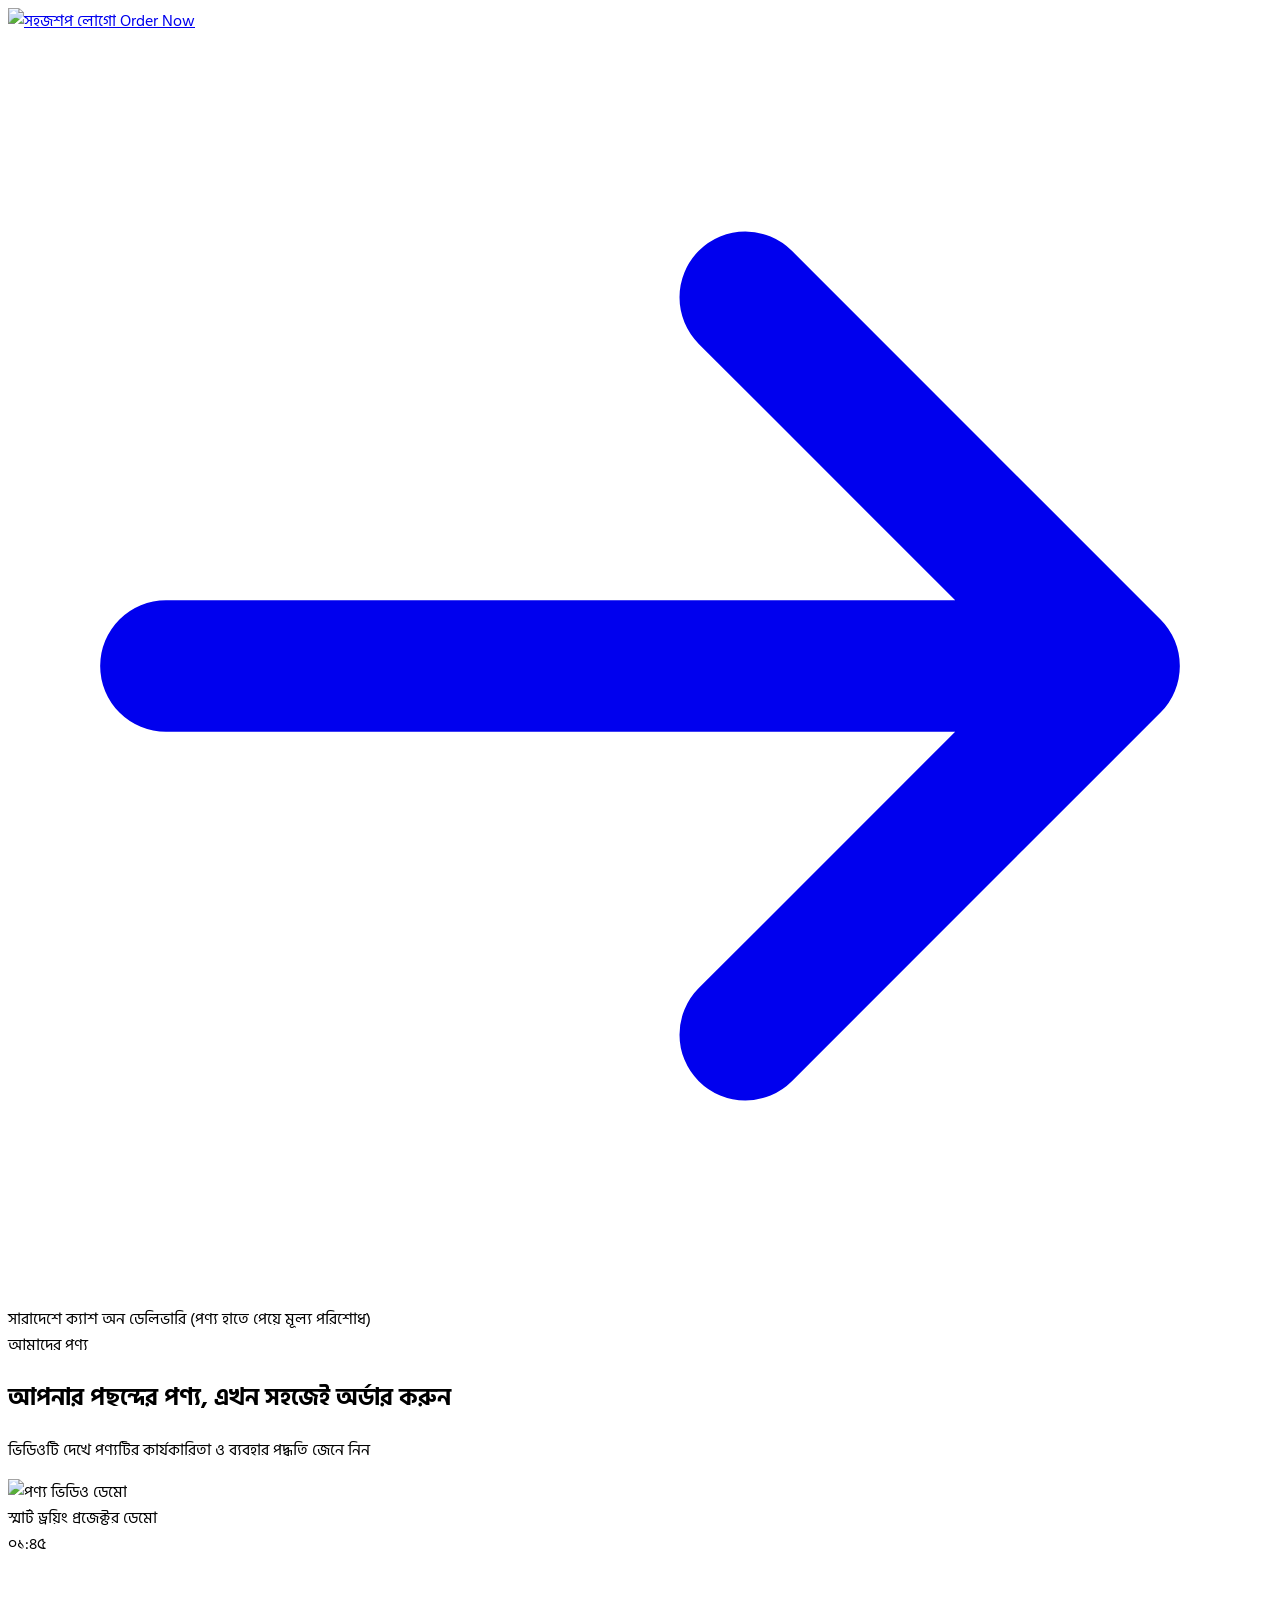
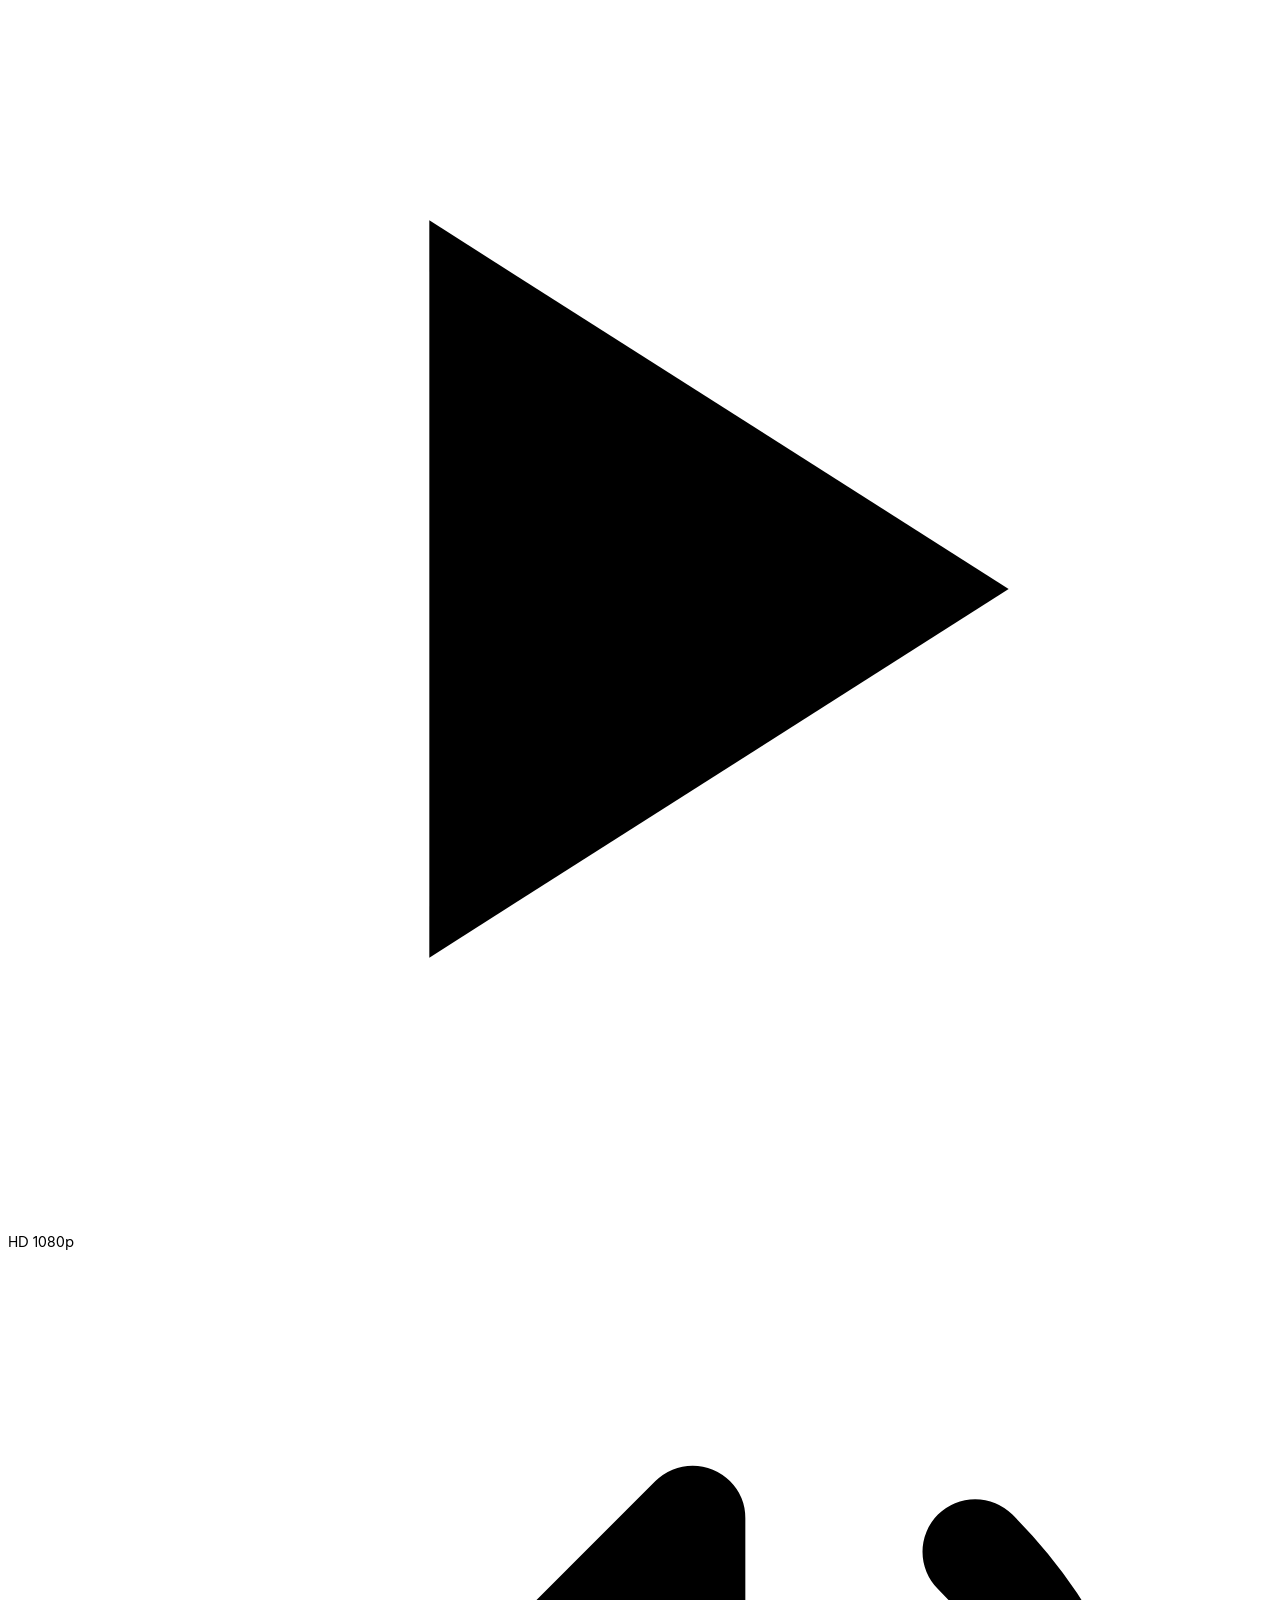
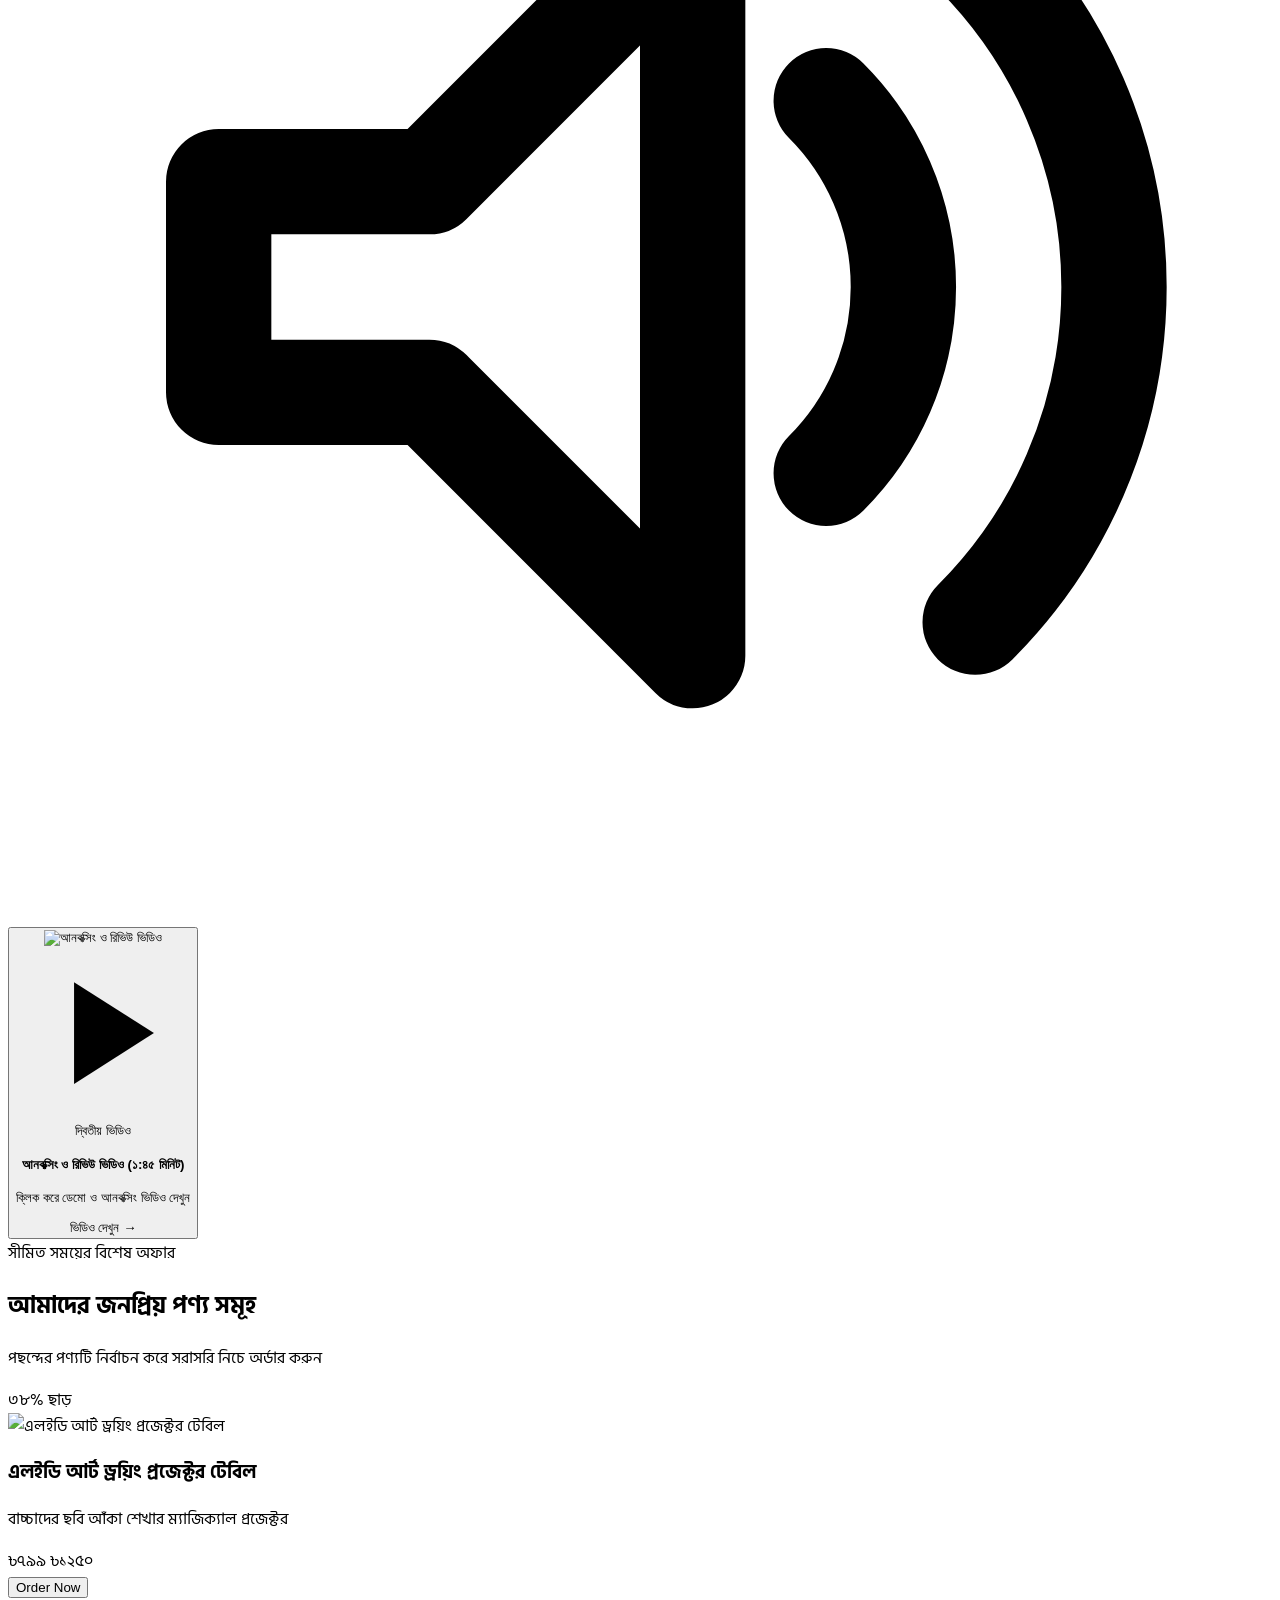
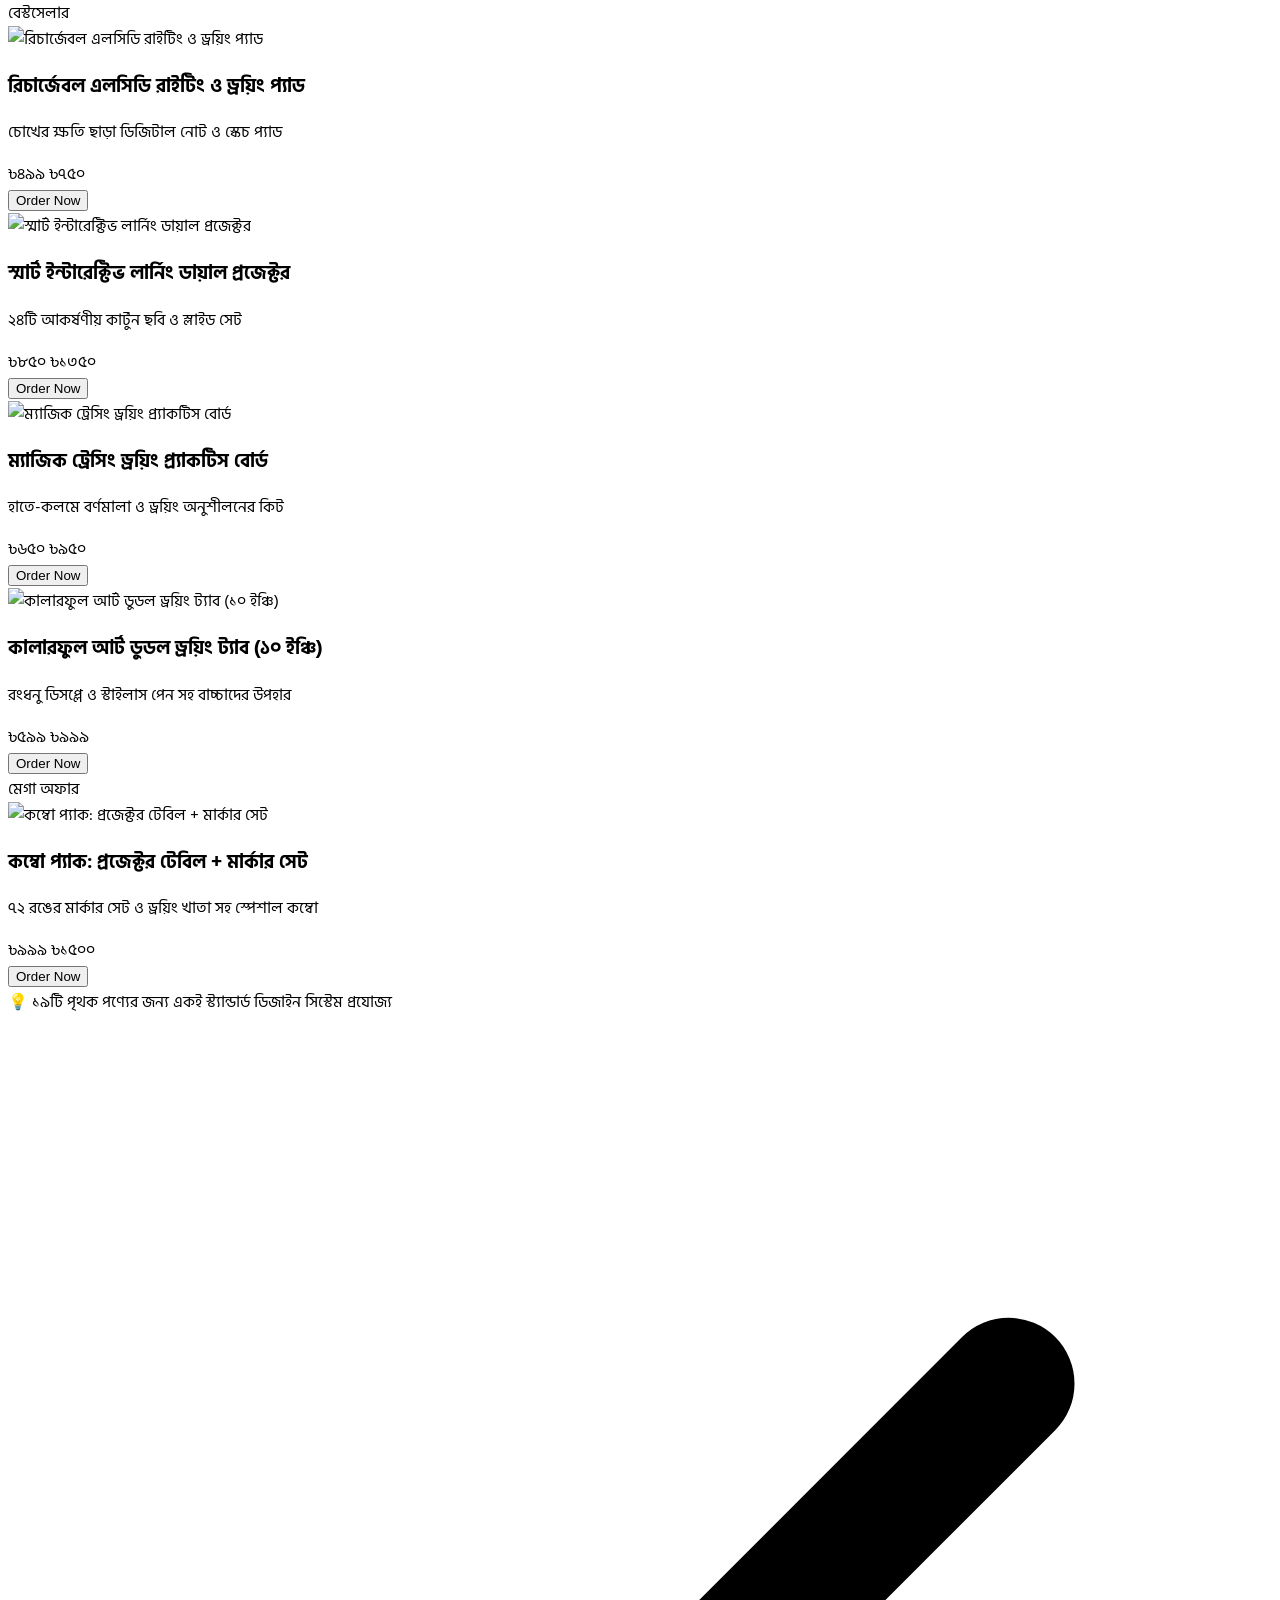
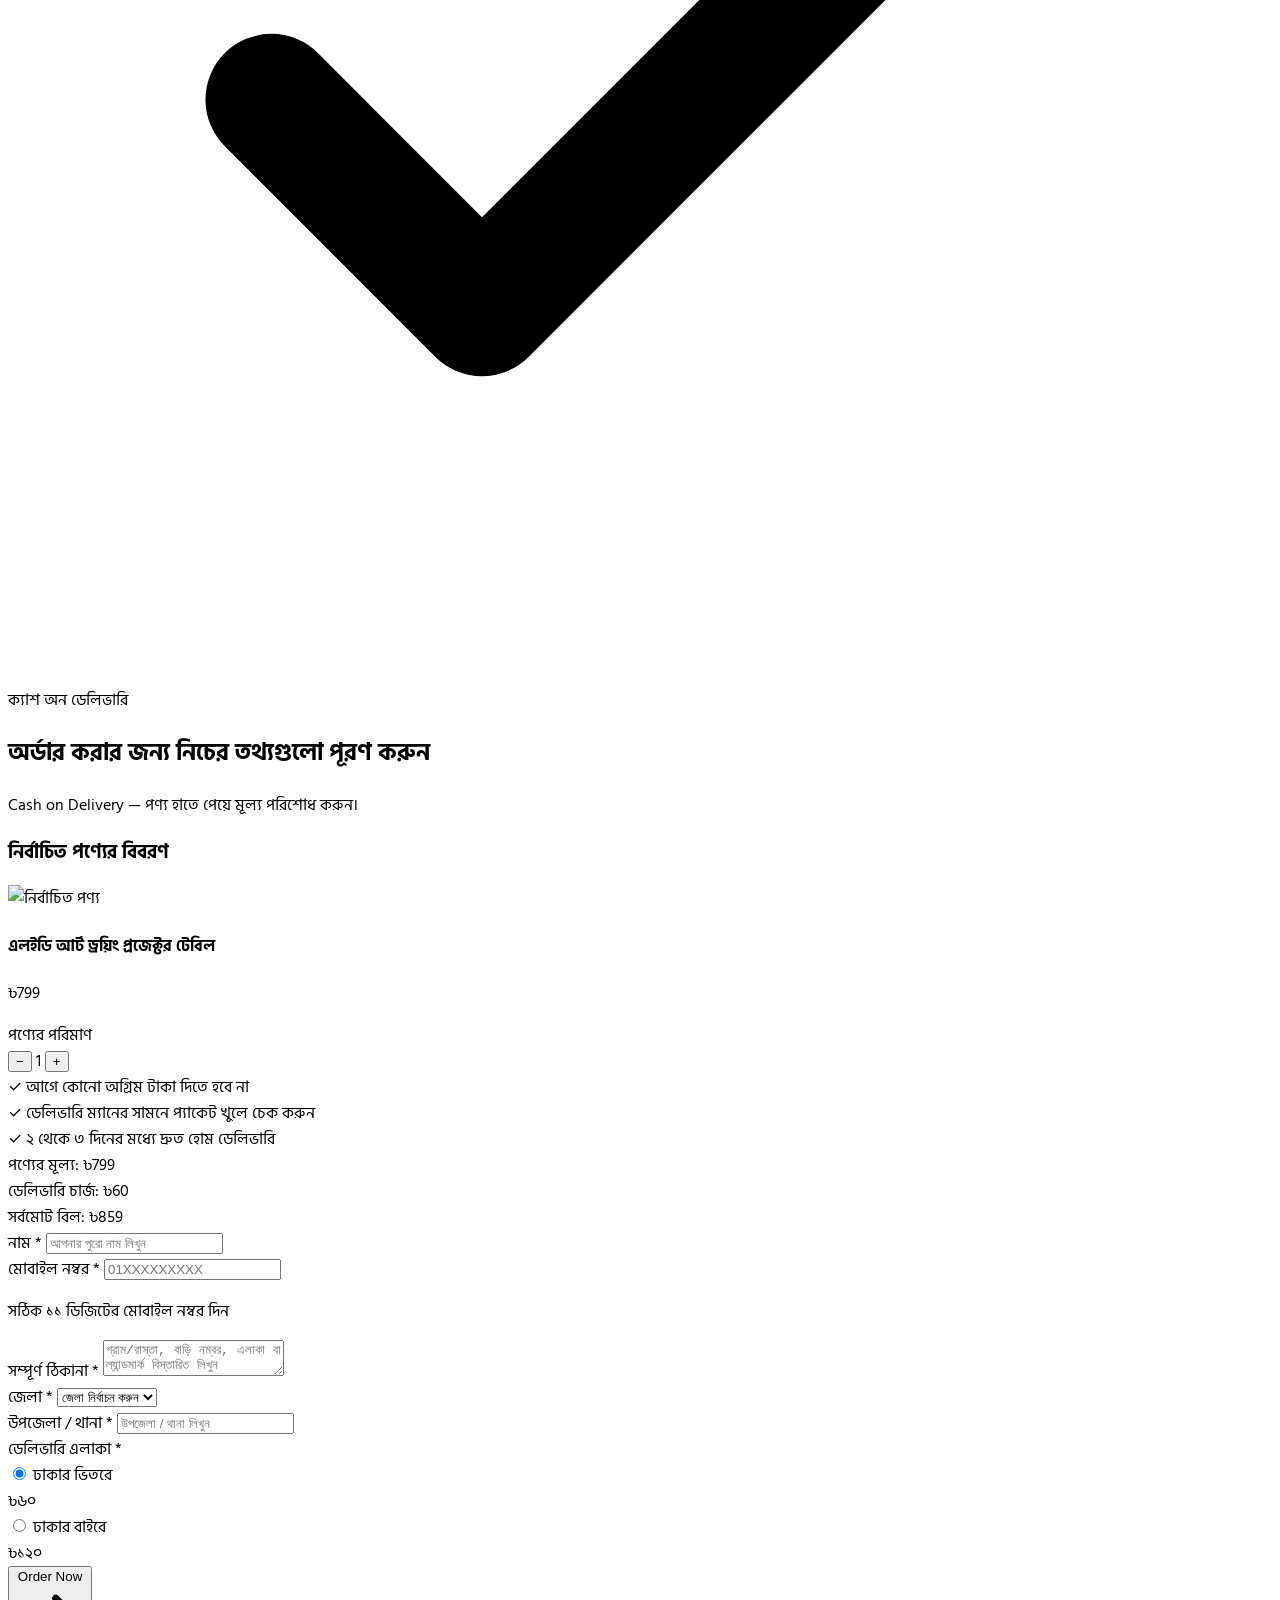
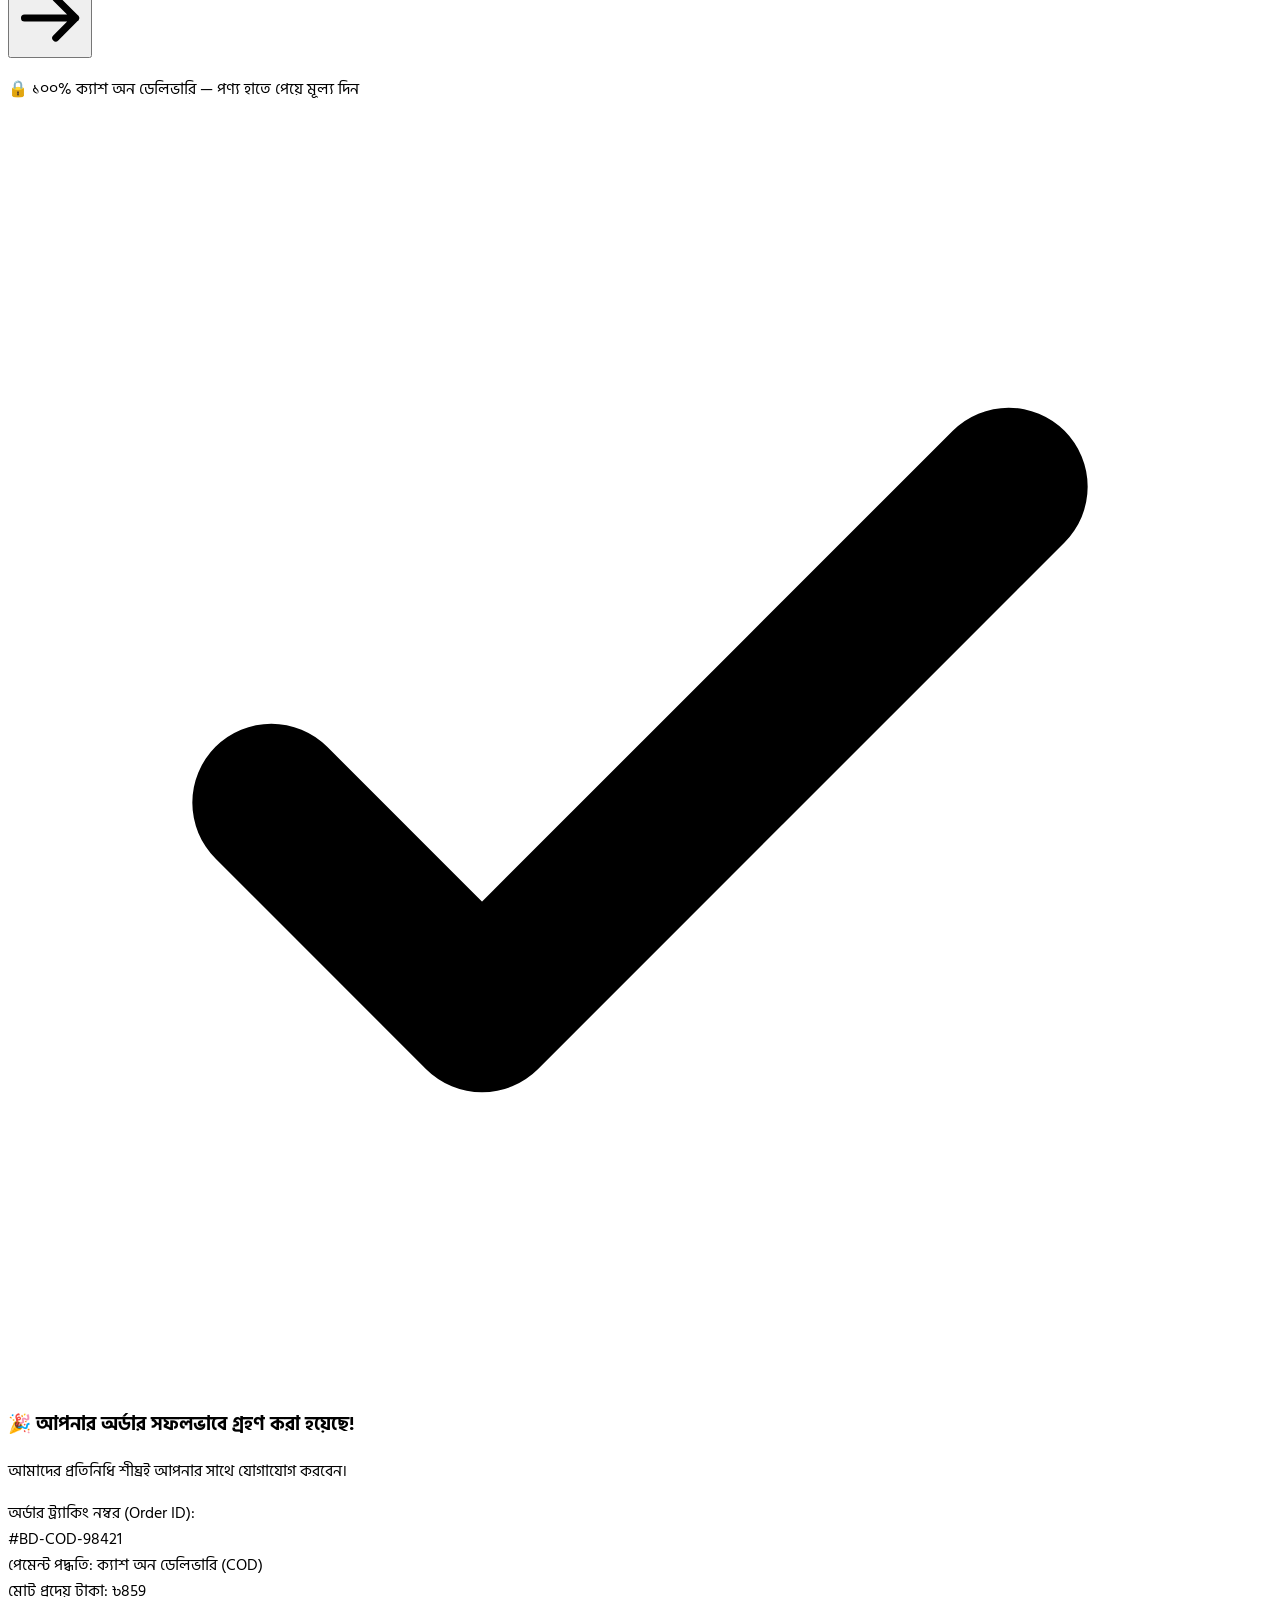
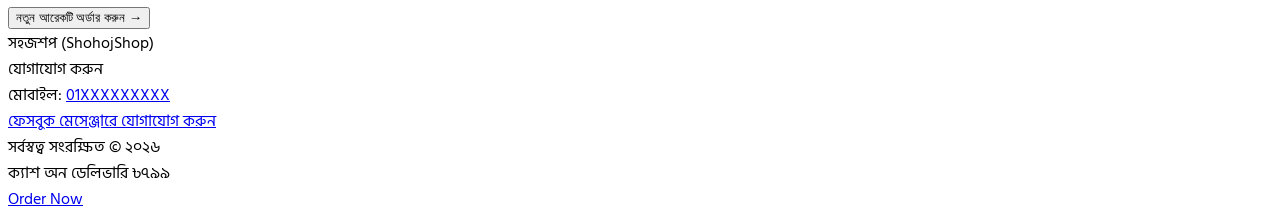
==== index.html @ 9b050860 "V1 baby product landing page Stitch generated" ====
<!DOCTYPE html>

<html lang="bn"><head>
<meta charset="utf-8"/>
<meta content="width=device-width, initial-scale=1.0" name="viewport"/>
<title>সহজশপ - বাচ্চাদের স্মার্ট ড্রয়িং প্রজেক্টর টেবিল | ক্যাশ অন ডেলিভারি</title>
<!-- Google Fonts: Hind Siliguri for authentic Bangla rendering & Inter -->
<link href="https://fonts.googleapis.com" rel="preconnect"/>
<link crossorigin="" href="https://fonts.gstatic.com" rel="preconnect"/>
<link href="https://fonts.googleapis.com/css2?family=Hind+Siliguri:wght@400;500;600;700&amp;family=Inter:wght@400;500;600;700;800&amp;family=Noto+Sans:wght@400;500;600;700;800&amp;display=swap" rel="stylesheet"/>
<!-- Tailwind CSS CDN with forms and container queries -->
<script src="https://cdn.tailwindcss.com?plugins=forms,container-queries"></script>
<script>
    tailwind.config = {
      theme: {
        extend: {
          colors: {
            brand: {
              50: '#fef2f2',
              100: '#fee2e2',
              500: '#ef4444',
              600: '#dc2626',
              700: '#b91c1c',
              primary: '#D9232D',
              dark: '#b3001a'
            }
          },
          fontFamily: {
            bangla: ['"Hind Siliguri"', '"Noto Sans"', 'system-ui', 'sans-serif'],
            sans: ['"Hind Siliguri"', '"Noto Sans"', 'Inter', 'sans-serif'],
            inter: ['Inter', 'sans-serif']
          }
        }
      }
    }
  </script>
<style>
    body {
      font-family: 'Hind Siliguri', 'Noto Sans', 'Inter', sans-serif;
      -webkit-tap-highlight-color: transparent;
    }
    .pulse-btn {
      animation: pulseGlow 2.2s infinite;
    }
    @keyframes pulseGlow {
      0%, 100% { box-shadow: 0 0 0 0 rgba(217, 35, 45, 0.45); }
      50% { box-shadow: 0 0 0 10px rgba(217, 35, 45, 0); }
    }
    html {
      scroll-behavior: smooth;
    }
  </style>
</head>
<body class="bg-slate-50 text-slate-900 antialiased min-h-screen flex flex-col items-center">
<!-- Main Container: Centered responsive column -->
<div class="w-full max-w-3xl min-h-screen bg-white shadow-xl flex flex-col relative border-x border-slate-200">
<!-- ==========================================
         SECTION 1: MINIMAL HEADER (STICKY)
         ========================================== -->
<header class="sticky top-0 z-50 bg-white/95 backdrop-blur border-b border-slate-200 px-4 py-3 flex items-center justify-between shadow-sm">
<!-- Brand Logo on the left -->
<a class="flex items-center gap-2 group" href="#">
<img alt="সহজশপ লোগো" class="h-10 w-auto object-contain" src="https://lh3.googleusercontent.com/aida/[base64]"/>
</a>
<!-- One simple CTA on the right -->
<a class="bg-brand-primary hover:bg-brand-dark text-white text-sm md:text-base font-bold px-5 py-2.5 rounded-full shadow-md hover:shadow-lg transition-all flex items-center gap-1.5 pulse-btn active:scale-95 font-inter" href="#order-section">
<span>Order Now</span>
<svg class="w-4 h-4" fill="none" stroke="currentColor" viewbox="0 0 24 24">
<path d="M14 5l7 7m0 0l-7 7m7-7H3" stroke-linecap="round" stroke-linejoin="round" stroke-width="2.5"></path>
</svg>
</a>
</header>
<!-- Urgency/Trust Banner for Bangladeshi Shoppers -->
<div class="bg-amber-50 border-b border-amber-200 px-3 py-1.5 flex items-center justify-center gap-2 text-xs font-semibold text-amber-900 text-center">
<span class="inline-block w-2 h-2 rounded-full bg-emerald-500 animate-ping"></span>
<span>সারাদেশে ক্যাশ অন ডেলিভারি (পণ্য হাতে পেয়ে মূল্য পরিশোধ)</span>
</div>
<main class="flex-1 w-full">
<!-- ==========================================
           SECTION 2: FEATURED VIDEOS (HERO - STRICTLY 2 VIDEOS)
           ========================================== -->
<section class="p-4 sm:p-6 bg-slate-50 border-b border-slate-200">
<!-- Bangla label & Headline -->
<div class="text-center mb-4">
<span class="inline-block bg-red-100 text-brand-primary text-xs font-bold px-3 py-1 rounded-full uppercase tracking-wider mb-2">
            আমাদের পণ্য
          </span>
<h1 class="text-2xl sm:text-3xl font-extrabold text-slate-900 leading-tight">
            আপনার পছন্দের পণ্য, এখন সহজেই অর্ডার করুন
          </h1>
<p class="text-slate-600 text-sm mt-1">ভিডিওটি দেখে পণ্যটির কার্যকারিতা ও ব্যবহার পদ্ধতি জেনে নিন</p>
</div>
<!-- 1. Primary Featured Video Player -->
<div class="relative rounded-2xl overflow-hidden shadow-lg border-2 border-slate-200 bg-black aspect-video group cursor-pointer" id="featured-video-player" onclick="togglePlayState()">
<!-- Video Poster Image using IMAGE_7 -->
<img alt="পণ্য ভিডিও ডেমো" class="w-full h-full object-cover group-hover:scale-105 transition-transform duration-300" id="main-video-thumbnail" src="https://lh3.googleusercontent.com/aida/[base64]"/>
<!-- Gradient overlay for video look -->
<div class="absolute inset-0 bg-gradient-to-t from-black/60 via-black/10 to-black/30 pointer-events-none"></div>
<!-- Video Duration Badge -->
<div class="absolute top-3 left-3 bg-black/70 backdrop-blur text-white text-xs font-semibold px-2.5 py-1 rounded-md flex items-center gap-1.5">
<span class="w-2 h-2 rounded-full bg-red-500 animate-pulse"></span>
<span id="video-title-pill">স্মার্ট ড্রয়িং প্রজেক্টর ডেমো</span>
</div>
<div class="absolute top-3 right-3 bg-black/70 backdrop-blur text-white text-xs font-mono font-medium px-2 py-0.5 rounded">
            ০১:৪৫
          </div>
<!-- Large Center Play Button -->
<div class="absolute inset-0 flex items-center justify-center transition-opacity duration-200" id="play-button-overlay">
<div class="w-16 h-16 sm:w-20 sm:h-20 rounded-full bg-brand-primary text-white flex items-center justify-center shadow-2xl group-hover:scale-110 transition-transform pulse-btn">
<svg class="w-8 h-8 sm:w-10 sm:h-10 ml-1 text-white fill-current" viewbox="0 0 24 24">
<path d="M8 5v14l11-7z"></path>
</svg>
</div>
</div>
<!-- Bottom Video Controls Simulation -->
<div class="absolute bottom-0 inset-x-0 p-3 flex items-center gap-3 text-white text-xs bg-gradient-to-t from-black/80 to-transparent">
<div class="w-3 h-3 bg-red-500 rounded-full"></div>
<div class="flex-1 h-1.5 bg-white/30 rounded-full overflow-hidden">
<div class="w-1/3 h-full bg-brand-primary rounded-full"></div>
</div>
<span class="text-[11px] text-white/90">HD 1080p</span>
<svg class="w-4 h-4 opacity-80" fill="none" stroke="currentColor" viewbox="0 0 24 24">
<path d="M15.536 8.464a5 5 0 010 7.072M18.364 5.636a9 9 0 010 12.728M4 10h4l5-5v14l-5-5H4z" stroke-linecap="round" stroke-linejoin="round" stroke-width="2"></path>
</svg>
</div>
</div>
<!-- 2. Exactly ONE Secondary Video Card beneath primary player (strictly 2 videos max) -->
<div class="mt-3">
<button class="w-full bg-white border border-slate-200 hover:border-brand-primary p-2.5 rounded-xl shadow-sm transition-all flex items-center gap-3 group text-left" onclick="switchVideoToggle()" type="button">
<div class="relative w-28 sm:w-32 aspect-video rounded-lg overflow-hidden flex-shrink-0 bg-slate-900 border border-slate-100">
<img alt="আনবক্সিং ও রিভিউ ভিডিও" class="w-full h-full object-cover group-hover:scale-105 transition-transform" id="secondary-video-thumb" src="https://lh3.googleusercontent.com/aida/[base64]"/>
<div class="absolute inset-0 bg-black/25 group-hover:bg-black/10 transition-colors"></div>
<div class="absolute inset-0 flex items-center justify-center">
<div class="w-7 h-7 rounded-full bg-brand-primary text-white flex items-center justify-center shadow-md">
<svg class="w-3.5 h-3.5 ml-0.5 fill-current" viewbox="0 0 24 24"><path d="M8 5v14l11-7z"></path></svg>
</div>
</div>
</div>
<div class="flex-1 min-w-0">
<div class="flex items-center gap-1.5 mb-1">
<span class="inline-block w-2 h-2 rounded-full bg-brand-primary"></span>
<span class="text-[11px] font-bold text-brand-primary uppercase">দ্বিতীয় ভিডিও</span>
</div>
<h4 class="text-sm sm:text-base font-bold text-slate-800 group-hover:text-brand-primary transition-colors leading-snug" id="secondary-video-label">
                আনবক্সিং ও রিভিউ ভিডিও (১:৪৫ মিনিট)
              </h4>
<p class="text-xs text-slate-500 mt-0.5">ক্লিক করে ডেমো ও আনবক্সিং ভিডিও দেখুন</p>
</div>
<div class="hidden sm:flex items-center text-xs font-semibold text-brand-primary pr-2">
              ভিডিও দেখুন →
            </div>
</button>
</div>
</section>
<!-- ==========================================
           SECTION 3: PRODUCTS
           ========================================== -->
<section class="p-4 sm:p-6 bg-white border-b border-slate-200">
<div class="text-center mb-6">
<span class="inline-block bg-amber-100 text-amber-800 text-xs font-bold px-3 py-1 rounded-full uppercase tracking-wider mb-2">
            সীমিত সময়ের বিশেষ অফার
          </span>
<h2 class="text-2xl sm:text-3xl font-extrabold text-slate-900">
            আমাদের জনপ্রিয় পণ্য সমূহ
          </h2>
<p class="text-slate-600 text-sm mt-1">পছন্দের পণ্যটি নির্বাচন করে সরাসরি নিচে অর্ডার করুন</p>
</div>
<!-- Product Grid: 6 demo cards representing the 19-product template -->
<div class="grid grid-cols-1 sm:grid-cols-2 lg:grid-cols-3 gap-4">
<!-- Product Card 1 -->
<div class="product-item-card border-2 border-brand-primary rounded-2xl p-4 bg-white shadow-sm hover:shadow-md transition-all flex flex-col justify-between relative ring-2 ring-brand-primary/10">
<span class="absolute top-3 right-3 bg-red-600 text-white text-[11px] font-bold px-2 py-0.5 rounded-full">
              ৩৮% ছাড়
            </span>
<div>
<div class="aspect-square w-full rounded-xl overflow-hidden bg-slate-100 mb-3 border border-slate-100">
<img alt="এলইডি আর্ট ড্রয়িং প্রজেক্টর টেবিল" class="w-full h-full object-cover" src="https://lh3.googleusercontent.com/aida/[base64]"/>
</div>
<h3 class="font-bold text-base sm:text-lg text-slate-900 leading-snug">
                এলইডি আর্ট ড্রয়িং প্রজেক্টর টেবিল
              </h3>
<p class="text-slate-500 text-xs mt-1 leading-relaxed">
                বাচ্চাদের ছবি আঁকা শেখার ম্যাজিক্যাল প্রজেক্টর
              </p>
</div>
<div class="mt-4 pt-3 border-t border-slate-100 flex items-center justify-between">
<div>
<span class="text-xl font-extrabold text-brand-primary font-mono">৳৭৯৯</span>
<span class="text-xs text-slate-400 line-through ml-1.5 font-mono">৳১২৫০</span>
</div>
<button class="bg-brand-primary hover:bg-brand-dark active:scale-95 text-white font-bold text-sm px-4 py-2 rounded-xl transition-colors shadow-sm font-inter" onclick="selectProduct('এলইডি আর্ট ড্রয়িং প্রজেক্টর টেবিল', 799, 'https://lh3.googleusercontent.com/aida/[base64]')">
                Order Now
              </button>
</div>
</div>
<!-- Product Card 2 -->
<div class="product-item-card border border-slate-200 rounded-2xl p-4 bg-white shadow-sm hover:border-brand-primary hover:shadow-md transition-all flex flex-col justify-between relative">
<span class="absolute top-3 right-3 bg-emerald-600 text-white text-[11px] font-bold px-2 py-0.5 rounded-full">
              বেস্টসেলার
            </span>
<div>
<div class="aspect-square w-full rounded-xl overflow-hidden bg-slate-100 mb-3 border border-slate-100">
<img alt="রিচার্জেবল এলসিডি রাইটিং ও ড্রয়িং প্যাড" class="w-full h-full object-cover" src="https://lh3.googleusercontent.com/aida/[base64]"/>
</div>
<h3 class="font-bold text-base sm:text-lg text-slate-900 leading-snug">
                রিচার্জেবল এলসিডি রাইটিং ও ড্রয়িং প্যাড
              </h3>
<p class="text-slate-500 text-xs mt-1 leading-relaxed">
                চোখের ক্ষতি ছাড়া ডিজিটাল নোট ও স্কেচ প্যাড
              </p>
</div>
<div class="mt-4 pt-3 border-t border-slate-100 flex items-center justify-between">
<div>
<span class="text-xl font-extrabold text-brand-primary font-mono">৳৪৯৯</span>
<span class="text-xs text-slate-400 line-through ml-1.5 font-mono">৳৭৫০</span>
</div>
<button class="bg-brand-primary hover:bg-brand-dark active:scale-95 text-white font-bold text-sm px-4 py-2 rounded-xl transition-colors shadow-sm font-inter" onclick="selectProduct('রিচার্জেবল এলসিডি রাইটিং ও ড্রয়িং প্যাড', 499, 'https://lh3.googleusercontent.com/aida/[base64]')">
                Order Now
              </button>
</div>
</div>
<!-- Product Card 3 -->
<div class="product-item-card border border-slate-200 rounded-2xl p-4 bg-white shadow-sm hover:border-brand-primary hover:shadow-md transition-all flex flex-col justify-between relative">
<div>
<div class="aspect-square w-full rounded-xl overflow-hidden bg-slate-100 mb-3 border border-slate-100">
<img alt="স্মার্ট ইন্টারেক্টিভ লার্নিং ডায়াল প্রজেক্টর" class="w-full h-full object-cover" src="https://lh3.googleusercontent.com/aida/[base64]"/>
</div>
<h3 class="font-bold text-base sm:text-lg text-slate-900 leading-snug">
                স্মার্ট ইন্টারেক্টিভ লার্নিং ডায়াল প্রজেক্টর
              </h3>
<p class="text-slate-500 text-xs mt-1 leading-relaxed">
                ২৪টি আকর্ষণীয় কার্টুন ছবি ও স্লাইড সেট
              </p>
</div>
<div class="mt-4 pt-3 border-t border-slate-100 flex items-center justify-between">
<div>
<span class="text-xl font-extrabold text-brand-primary font-mono">৳৮৫০</span>
<span class="text-xs text-slate-400 line-through ml-1.5 font-mono">৳১৩৫০</span>
</div>
<button class="bg-brand-primary hover:bg-brand-dark active:scale-95 text-white font-bold text-sm px-4 py-2 rounded-xl transition-colors shadow-sm font-inter" onclick="selectProduct('স্মার্ট ইন্টারেক্টিভ লার্নিং ডায়াল প্রজেক্টর', 850, 'https://lh3.googleusercontent.com/aida/[base64]')">
                Order Now
              </button>
</div>
</div>
<!-- Product Card 4 -->
<div class="product-item-card border border-slate-200 rounded-2xl p-4 bg-white shadow-sm hover:border-brand-primary hover:shadow-md transition-all flex flex-col justify-between relative">
<div>
<div class="aspect-square w-full rounded-xl overflow-hidden bg-slate-100 mb-3 border border-slate-100">
<img alt="ম্যাজিক ট্রেসিং ড্রয়িং প্র্যাকটিস বোর্ড" class="w-full h-full object-cover" src="https://lh3.googleusercontent.com/aida/[base64]"/>
</div>
<h3 class="font-bold text-base sm:text-lg text-slate-900 leading-snug">
                ম্যাজিক ট্রেসিং ড্রয়িং প্র্যাকটিস বোর্ড
              </h3>
<p class="text-slate-500 text-xs mt-1 leading-relaxed">
                হাতে-কলমে বর্ণমালা ও ড্রয়িং অনুশীলনের কিট
              </p>
</div>
<div class="mt-4 pt-3 border-t border-slate-100 flex items-center justify-between">
<div>
<span class="text-xl font-extrabold text-brand-primary font-mono">৳৬৫০</span>
<span class="text-xs text-slate-400 line-through ml-1.5 font-mono">৳৯৫০</span>
</div>
<button class="bg-brand-primary hover:bg-brand-dark active:scale-95 text-white font-bold text-sm px-4 py-2 rounded-xl transition-colors shadow-sm font-inter" onclick="selectProduct('ম্যাজিক ট্রেসিং ড্রয়িং প্র্যাকটিস বোর্ড', 650, 'https://lh3.googleusercontent.com/aida/[base64]')">
                Order Now
              </button>
</div>
</div>
<!-- Product Card 5 -->
<div class="product-item-card border border-slate-200 rounded-2xl p-4 bg-white shadow-sm hover:border-brand-primary hover:shadow-md transition-all flex flex-col justify-between relative">
<div>
<div class="aspect-square w-full rounded-xl overflow-hidden bg-slate-100 mb-3 border border-slate-100">
<img alt="কালারফুল আর্ট ডুডল ড্রয়িং ট্যাব (১০ ইঞ্চি)" class="w-full h-full object-cover" src="https://lh3.googleusercontent.com/aida/[base64]"/>
</div>
<h3 class="font-bold text-base sm:text-lg text-slate-900 leading-snug">
                কালারফুল আর্ট ডুডল ড্রয়িং ট্যাব (১০ ইঞ্চি)
              </h3>
<p class="text-slate-500 text-xs mt-1 leading-relaxed">
                রংধনু ডিসপ্লে ও স্টাইলাস পেন সহ বাচ্চাদের উপহার
              </p>
</div>
<div class="mt-4 pt-3 border-t border-slate-100 flex items-center justify-between">
<div>
<span class="text-xl font-extrabold text-brand-primary font-mono">৳৫৯৯</span>
<span class="text-xs text-slate-400 line-through ml-1.5 font-mono">৳৯৯৯</span>
</div>
<button class="bg-brand-primary hover:bg-brand-dark active:scale-95 text-white font-bold text-sm px-4 py-2 rounded-xl transition-colors shadow-sm font-inter" onclick="selectProduct('কালারফুল আর্ট ডুডল ড্রয়িং ট্যাব (১০ ইঞ্চি)', 599, 'https://lh3.googleusercontent.com/aida/[base64]')">
                Order Now
              </button>
</div>
</div>
<!-- Product Card 6 -->
<div class="product-item-card border border-slate-200 rounded-2xl p-4 bg-white shadow-sm hover:border-brand-primary hover:shadow-md transition-all flex flex-col justify-between relative">
<span class="absolute top-3 right-3 bg-red-600 text-white text-[11px] font-bold px-2 py-0.5 rounded-full">
              মেগা অফার
            </span>
<div>
<div class="aspect-square w-full rounded-xl overflow-hidden bg-slate-100 mb-3 border border-slate-100">
<img alt="কম্বো প্যাক: প্রজেক্টর টেবিল + মার্কার সেট" class="w-full h-full object-cover" src="https://lh3.googleusercontent.com/aida/[base64]"/>
</div>
<h3 class="font-bold text-base sm:text-lg text-slate-900 leading-snug">
                কম্বো প্যাক: প্রজেক্টর টেবিল + মার্কার সেট
              </h3>
<p class="text-slate-500 text-xs mt-1 leading-relaxed">
                ৭২ রঙের মার্কার সেট ও ড্রয়িং খাতা সহ স্পেশাল কম্বো
              </p>
</div>
<div class="mt-4 pt-3 border-t border-slate-100 flex items-center justify-between">
<div>
<span class="text-xl font-extrabold text-brand-primary font-mono">৳৯৯৯</span>
<span class="text-xs text-slate-400 line-through ml-1.5 font-mono">৳১৫০০</span>
</div>
<button class="bg-brand-primary hover:bg-brand-dark active:scale-95 text-white font-bold text-sm px-4 py-2 rounded-xl transition-colors shadow-sm font-inter" onclick="selectProduct('কম্বো প্যাক: প্রজেক্টর টেবিল + মার্কার সেট', 999, 'https://lh3.googleusercontent.com/aida/[base64]')">
                Order Now
              </button>
</div>
</div>
</div>
<!-- Reusable template notice bar -->
<div class="mt-6 p-3 rounded-xl bg-slate-100 border border-slate-200 text-center text-xs text-slate-600">
          💡 ১৯টি পৃথক পণ্যের জন্য একই স্ট্যান্ডার্ড ডিজাইন সিস্টেম প্রযোজ্য
        </div>
</section>
<!-- ==========================================
           SECTION 4: ORDER (CASH ON DELIVERY ONLY)
           ========================================== -->
<section class="p-4 sm:p-6 bg-rose-50/40 border-b border-slate-200" id="order-section">
<!-- Headline & Supporting Text -->
<div class="text-center mb-6">
<span class="inline-flex items-center gap-1.5 bg-brand-primary text-white text-xs font-bold px-3 py-1 rounded-full uppercase tracking-wider mb-2 shadow-sm">
<svg class="w-3.5 h-3.5" fill="none" stroke="currentColor" viewbox="0 0 24 24"><path d="M5 13l4 4L19 7" stroke-linecap="round" stroke-linejoin="round" stroke-width="2.5"></path></svg>
            ক্যাশ অন ডেলিভারি
          </span>
<h2 class="text-2xl sm:text-3xl md:text-4xl font-extrabold text-slate-900 tracking-tight">
            অর্ডার করার জন্য নিচের তথ্যগুলো পূরণ করুন
          </h2>
<p class="text-slate-700 text-sm sm:text-base font-semibold mt-1">
            Cash on Delivery — পণ্য হাতে পেয়ে মূল্য পরিশোধ করুন।
          </p>
</div>
<!-- Order Form Container -->
<div class="bg-white rounded-2xl shadow-lg border border-slate-200 overflow-hidden" id="order-box-container">
<!-- Normal Form State -->
<div id="order-form-wrapper">
<div class="grid grid-cols-1 md:grid-cols-12 divide-y md:divide-y-0 md:divide-x divide-slate-200">
<!-- LEFT: Selected Product Summary (md:col-span-5) -->
<div class="p-4 sm:p-6 bg-slate-50/80 md:col-span-5 flex flex-col justify-between">
<div>
<h3 class="text-xs font-bold text-slate-500 uppercase tracking-wider mb-3">নির্বাচিত পণ্যের বিবরণ</h3>
<div class="flex items-center gap-3 p-3 bg-white rounded-xl border border-slate-200 shadow-sm">
<img alt="নির্বাচিত পণ্য" class="w-16 h-16 rounded-lg object-cover border border-slate-100 flex-shrink-0" id="summary-img" src="https://lh3.googleusercontent.com/aida/[base64]"/>
<div class="min-w-0 flex-1">
<h4 class="font-bold text-slate-900 text-sm leading-snug line-clamp-2" id="summary-title">
                        এলইডি আর্ট ড্রয়িং প্রজেক্টর টেবিল
                      </h4>
<p class="text-brand-primary font-extrabold text-base font-mono mt-0.5">
                        ৳<span id="summary-unit-price">799</span>
</p>
</div>
</div>
<!-- Quantity Selector -->
<div class="mt-4 p-3 bg-white rounded-xl border border-slate-200 shadow-sm flex items-center justify-between">
<span class="text-sm font-bold text-slate-700">পণ্যের পরিমাণ</span>
<div class="flex items-center border border-slate-300 rounded-lg overflow-hidden bg-slate-50">
<button class="w-9 h-9 flex items-center justify-center text-slate-700 hover:bg-slate-200 active:bg-slate-300 font-bold text-lg focus:outline-none" onclick="adjustQuantity(-1)" type="button">
                        −
                      </button>
<span class="w-10 text-center font-bold text-slate-900 font-mono text-base" id="quantity-display">
                        1
                      </span>
<button class="w-9 h-9 flex items-center justify-center text-slate-700 hover:bg-slate-200 active:bg-slate-300 font-bold text-lg focus:outline-none" onclick="adjustQuantity(1)" type="button">
                        +
                      </button>
</div>
</div>
<!-- Trust Checklist for Bangladeshi Customers -->
<div class="mt-4 space-y-2 text-xs text-slate-600 bg-white p-3 rounded-xl border border-slate-200">
<div class="flex items-center gap-2 text-emerald-700 font-semibold">
<span>✓</span>
<span>আগে কোনো অগ্রিম টাকা দিতে হবে না</span>
</div>
<div class="flex items-center gap-2 text-slate-700">
<span>✓</span>
<span>ডেলিভারি ম্যানের সামনে প্যাকেট খুলে চেক করুন</span>
</div>
<div class="flex items-center gap-2 text-slate-700">
<span>✓</span>
<span>২ থেকে ৩ দিনের মধ্যে দ্রুত হোম ডেলিভারি</span>
</div>
</div>
</div>
<!-- Cost Breakdown -->
<div class="mt-4 pt-3 border-t border-slate-200 text-sm space-y-1.5">
<div class="flex justify-between text-slate-600">
<span>পণ্যের মূল্য:</span>
<span class="font-mono font-bold text-slate-800">৳<span id="calc-subtotal">799</span></span>
</div>
<div class="flex justify-between text-slate-600">
<span>ডেলিভারি চার্জ:</span>
<span class="font-mono font-bold text-slate-800">৳<span id="calc-delivery">60</span></span>
</div>
<div class="flex justify-between text-base font-extrabold text-slate-900 pt-2 border-t border-slate-300">
<span>সর্বমোট বিল:</span>
<span class="font-mono text-brand-primary text-xl">৳<span id="calc-total">859</span></span>
</div>
</div>
</div>
<!-- RIGHT: Order Form (md:col-span-7) -->
<div class="p-4 sm:p-6 md:col-span-7 bg-white">
<form class="space-y-4" id="cod-order-form" onsubmit="handleOrderSubmit(event)">
<!-- Field 1: নাম * -->
<div>
<label class="block text-sm font-bold text-slate-800 mb-1">
                      নাম <span class="text-brand-primary">*</span>
</label>
<input class="w-full px-3.5 py-2.5 text-base rounded-xl border border-slate-300 focus:border-brand-primary focus:ring-2 focus:ring-brand-primary/20 outline-none transition-all placeholder:text-slate-400 bg-slate-50/50" placeholder="আপনার পুরো নাম লিখুন" required="" type="text"/>
</div>
<!-- Field 2: মোবাইল নম্বর * -->
<div>
<label class="block text-sm font-bold text-slate-800 mb-1">
                      মোবাইল নম্বর <span class="text-brand-primary">*</span>
</label>
<input class="w-full px-3.5 py-2.5 text-base rounded-xl border border-slate-300 focus:border-brand-primary focus:ring-2 focus:ring-brand-primary/20 outline-none transition-all placeholder:text-slate-400 font-mono bg-slate-50/50" pattern="01[3-9][0-9]{8}" placeholder="01XXXXXXXXX" required="" type="tel"/>
<p class="text-[11px] text-slate-500 mt-1">সঠিক ১১ ডিজিটের মোবাইল নম্বর দিন</p>
</div>
<!-- Field 3: সম্পূর্ণ ঠিকানা * -->
<div>
<label class="block text-sm font-bold text-slate-800 mb-1">
                      সম্পূর্ণ ঠিকানা <span class="text-brand-primary">*</span>
</label>
<textarea class="w-full px-3.5 py-2.5 text-base rounded-xl border border-slate-300 focus:border-brand-primary focus:ring-2 focus:ring-brand-primary/20 outline-none transition-all placeholder:text-slate-400 bg-slate-50/50" placeholder="গ্রাম/রাস্তা, বাড়ি নম্বর, এলাকা বা ল্যান্ডমার্ক বিস্তারিত লিখুন" required="" rows="2"></textarea>
</div>
<!-- Field 4 & 5: জেলা * & উপজেলা / থানা * -->
<div class="grid grid-cols-1 sm:grid-cols-2 gap-3">
<div>
<label class="block text-sm font-bold text-slate-800 mb-1">
                        জেলা <span class="text-brand-primary">*</span>
</label>
<select class="w-full px-3.5 py-2.5 text-sm sm:text-base rounded-xl border border-slate-300 focus:border-brand-primary focus:ring-2 focus:ring-brand-primary/20 outline-none bg-slate-50/50" required="">
<option value="">জেলা নির্বাচন করুন</option>
<option value="dhaka">ঢাকা</option>
<option value="chittagong">চট্টগ্রাম</option>
<option value="rajshahi">রাজশাহী</option>
<option value="sylhet">সিলেট</option>
<option value="khulna">খুলনা</option>
<option value="barishal">বরিশাল</option>
<option value="rangpur">রংপুর</option>
<option value="mymensingh">ময়মনসিংহ</option>
<option value="other">অন্যান্য জেলা</option>
</select>
</div>
<div>
<label class="block text-sm font-bold text-slate-800 mb-1">
                        উপজেলা / থানা <span class="text-brand-primary">*</span>
</label>
<input class="w-full px-3.5 py-2.5 text-sm sm:text-base rounded-xl border border-slate-300 focus:border-brand-primary focus:ring-2 focus:ring-brand-primary/20 outline-none transition-all placeholder:text-slate-400 bg-slate-50/50" placeholder="উপজেলা / থানা লিখুন" required="" type="text"/>
</div>
</div>
<!-- Delivery Area Selector (ঢাকার ভিতরে vs ঢাকার বাইরে) -->
<div>
<label class="block text-sm font-bold text-slate-800 mb-2">
                      ডেলিভারি এলাকা <span class="text-brand-primary">*</span>
</label>
<div class="grid grid-cols-2 gap-3">
<label class="delivery-radio-label flex items-center justify-between p-3 rounded-xl border-2 border-brand-primary bg-red-50/40 cursor-pointer transition-all">
<div class="flex items-center gap-2">
<input checked="" class="w-4 h-4 text-brand-primary focus:ring-brand-primary accent-brand-primary" name="delivery_area" onchange="updateDeliveryArea(60)" type="radio" value="dhaka"/>
<span class="text-sm font-bold text-slate-900">ঢাকার ভিতরে</span>
</div>
<span class="text-xs font-mono font-bold text-brand-primary">৳৬০</span>
</label>
<label class="delivery-radio-label flex items-center justify-between p-3 rounded-xl border-2 border-slate-200 hover:border-slate-300 bg-white cursor-pointer transition-all">
<div class="flex items-center gap-2">
<input class="w-4 h-4 text-brand-primary focus:ring-brand-primary accent-brand-primary" name="delivery_area" onchange="updateDeliveryArea(120)" type="radio" value="outside"/>
<span class="text-sm font-bold text-slate-900">ঢাকার বাইরে</span>
</div>
<span class="text-xs font-mono font-bold text-slate-700">৳১২০</span>
</label>
</div>
</div>
<!-- Large Dominant Primary CTA: "Order Now" -->
<div class="pt-2">
<button class="w-full bg-brand-primary hover:bg-brand-dark active:scale-[0.99] text-white py-4 px-6 rounded-2xl font-extrabold text-xl shadow-lg hover:shadow-xl transition-all flex items-center justify-center gap-2 pulse-btn font-inter" type="submit">
<span>Order Now</span>
<svg class="w-6 h-6" fill="none" stroke="currentColor" viewbox="0 0 24 24">
<path d="M14 5l7 7m0 0l-7 7m7-7H3" stroke-linecap="round" stroke-linejoin="round" stroke-width="2.5"></path>
</svg>
</button>
<p class="text-center text-xs text-slate-600 mt-2 font-medium">
                      🔒 ১০০% ক্যাশ অন ডেলিভারি — পণ্য হাতে পেয়ে মূল্য দিন
                    </p>
</div>
</form>
</div>
</div>
</div>
<!-- Success State after submission (hidden by default) -->
<div class="hidden p-8 sm:p-12 text-center bg-white" id="order-success-screen">
<div class="w-20 h-20 mx-auto rounded-full bg-emerald-100 text-emerald-600 flex items-center justify-center mb-4 shadow-sm">
<svg class="w-10 h-10" fill="none" stroke="currentColor" viewbox="0 0 24 24">
<path d="M5 13l4 4L19 7" stroke-linecap="round" stroke-linejoin="round" stroke-width="3"></path>
</svg>
</div>
<h3 class="text-2xl sm:text-3xl font-extrabold text-slate-900">
              🎉 আপনার অর্ডার সফলভাবে গ্রহণ করা হয়েছে!
            </h3>
<p class="text-base text-slate-600 mt-2 max-w-md mx-auto">
              আমাদের প্রতিনিধি শীঘ্রই আপনার সাথে যোগাযোগ করবেন।
            </p>
<div class="my-6 inline-block bg-slate-50 border border-slate-200 rounded-2xl p-4 text-left max-w-sm w-full">
<div class="text-xs text-slate-500">অর্ডার ট্র্যাকিং নম্বর (Order ID):</div>
<div class="text-lg font-mono font-bold text-brand-primary">#BD-COD-98421</div>
<div class="mt-2 text-xs text-slate-600 pt-2 border-t border-slate-200 flex justify-between">
<span>পেমেন্ট পদ্ধতি:</span>
<span class="font-bold text-slate-800">ক্যাশ অন ডেলিভারি (COD)</span>
</div>
<div class="mt-1 text-xs text-slate-600 flex justify-between">
<span>মোট প্রদেয় টাকা:</span>
<span class="font-bold text-emerald-600 font-mono">৳<span id="success-total-bill">859</span></span>
</div>
</div>
<div>
<button class="text-sm font-bold text-brand-primary hover:underline" onclick="resetOrderForm()">
                নতুন আরেকটি অর্ডার করুন →
              </button>
</div>
</div>
</div>
</section>
</main>
<!-- ==========================================
         SECTION 5: MINIMAL FOOTER
         ========================================== -->
<footer class="bg-slate-900 text-slate-400 py-6 px-4 text-center border-t border-slate-800">
<div class="max-w-md mx-auto space-y-2">
<div class="text-base font-bold text-white tracking-wide">
          সহজশপ (ShohojShop)
        </div>
<div class="text-sm text-slate-300">
          যোগাযোগ করুন
        </div>
<div class="text-sm text-slate-300 flex items-center justify-center gap-1.5">
<span>মোবাইল:</span>
<a class="text-brand-primary font-mono font-bold hover:underline" href="tel:01700000000">01XXXXXXXXX</a>
</div>
<div class="text-xs text-slate-400">
<a class="hover:text-white transition-colors underline" href="https://facebook.com" target="_blank">
            ফেসবুক মেসেঞ্জারে যোগাযোগ করুন
          </a>
</div>
<div class="text-[11px] text-slate-500 pt-3 border-t border-slate-800">
          সর্বস্বত্ব সংরক্ষিত © ২০২৬
        </div>
</div>
</footer>
<!-- Fixed Floating Mobile Bottom CTA bar (Exact "Order Now" English button) -->
<div class="md:hidden fixed bottom-0 inset-x-0 bg-white/95 backdrop-blur border-t border-slate-200 p-3 z-40 flex items-center justify-between gap-3 shadow-2xl">
<div class="leading-tight">
<span class="text-[11px] text-slate-500 block">ক্যাশ অন ডেলিভারি</span>
<span class="text-base font-extrabold text-brand-primary font-mono" id="floating-price">৳৭৯৯</span>
</div>
<a class="flex-1 bg-brand-primary hover:bg-brand-dark text-white font-bold py-2.5 px-4 rounded-xl text-center text-sm shadow-md pulse-btn font-inter" href="#order-section">
        Order Now
      </a>
</div>
</div>
<!-- Interactive JavaScript -->
<script>
    let currentUnitPrice = 799;
    let currentQty = 1;
    let currentDelivery = 60;
    let isPlaying = false;
    let currentActiveVideo = 1;

    // Toggle between the strictly 2 videos
    function switchVideoToggle() {
      const mainImg = document.getElementById('main-video-thumbnail');
      const mainTitle = document.getElementById('video-title-pill');
      const secThumb = document.getElementById('secondary-video-thumb');
      const secLabel = document.getElementById('secondary-video-label');

      if (currentActiveVideo === 1) {
        mainImg.src = "https://lh3.googleusercontent.com/aida/[base64]";
        mainTitle.innerText = "আনবক্সিং ও রিভিউ ভিডিও";
        secThumb.src = "https://lh3.googleusercontent.com/aida/[base64]";
        secLabel.innerText = "স্মার্ট ড্রয়িং প্রজেক্টর ডেমো (১:৪৫ মিনিট)";
        currentActiveVideo = 2;
      } else {
        mainImg.src = "https://lh3.googleusercontent.com/aida/[base64]";
        mainTitle.innerText = "স্মার্ট ড্রয়িং প্রজেক্টর ডেমো";
        secThumb.src = "https://lh3.googleusercontent.com/aida/[base64]";
        secLabel.innerText = "আনবক্সিং ও রিভিউ ভিডিও (১:৪৫ মিনিট)";
        currentActiveVideo = 1;
      }
    }

    // Toggle video play state simulation
    function togglePlayState() {
      const playOverlay = document.getElementById('play-button-overlay');
      isPlaying = !isPlaying;
      if (isPlaying) {
        playOverlay.classList.add('opacity-0');
      } else {
        playOverlay.classList.remove('opacity-0');
      }
    }

    // Select Product from Product Grid and populate order form
    function selectProduct(name, price, img) {
      currentUnitPrice = price;
      document.getElementById('summary-title').innerText = name;
      document.getElementById('summary-img').src = img;
      document.getElementById('summary-unit-price').innerText = price;
      document.getElementById('floating-price').innerText = '৳' + price;
      updateCalculations();
      
      // Smooth scroll to order section
      document.getElementById('order-section').scrollIntoView({ behavior: 'smooth' });
    }

    // Adjust Quantity
    function adjustQuantity(delta) {
      currentQty = Math.max(1, currentQty + delta);
      document.getElementById('quantity-display').innerText = currentQty;
      updateCalculations();
    }

    // Update Delivery Area Radio
    function updateDeliveryArea(charge) {
      currentDelivery = charge;
      document.querySelectorAll('.delivery-radio-label').forEach(label => {
        const radio = label.querySelector('input[type="radio"]');
        if (radio && radio.checked) {
          label.className = 'delivery-radio-label flex items-center justify-between p-3 rounded-xl border-2 border-brand-primary bg-red-50/40 cursor-pointer transition-all';
        } else {
          label.className = 'delivery-radio-label flex items-center justify-between p-3 rounded-xl border-2 border-slate-200 hover:border-slate-300 bg-white cursor-pointer transition-all';
        }
      });
      updateCalculations();
    }

    // Recalculate totals
    function updateCalculations() {
      const subtotal = currentUnitPrice * currentQty;
      const total = subtotal + currentDelivery;

      document.getElementById('calc-subtotal').innerText = subtotal;
      document.getElementById('calc-delivery').innerText = currentDelivery;
      document.getElementById('calc-total').innerText = total;
      document.getElementById('success-total-bill').innerText = total;
    }

    // Handle Order Submit
    function handleOrderSubmit(e) {
      e.preventDefault();
      document.getElementById('order-form-wrapper').classList.add('hidden');
      document.getElementById('order-success-screen').classList.remove('hidden');
      document.getElementById('order-section').scrollIntoView({ behavior: 'smooth' });
    }

    // Reset Form
    function resetOrderForm() {
      document.getElementById('cod-order-form').reset();
      currentQty = 1;
      document.getElementById('quantity-display').innerText = '1';
      updateDeliveryArea(60);
      document.getElementById('order-success-screen').classList.add('hidden');
      document.getElementById('order-form-wrapper').classList.remove('hidden');
    }
  </script>
</body></html>
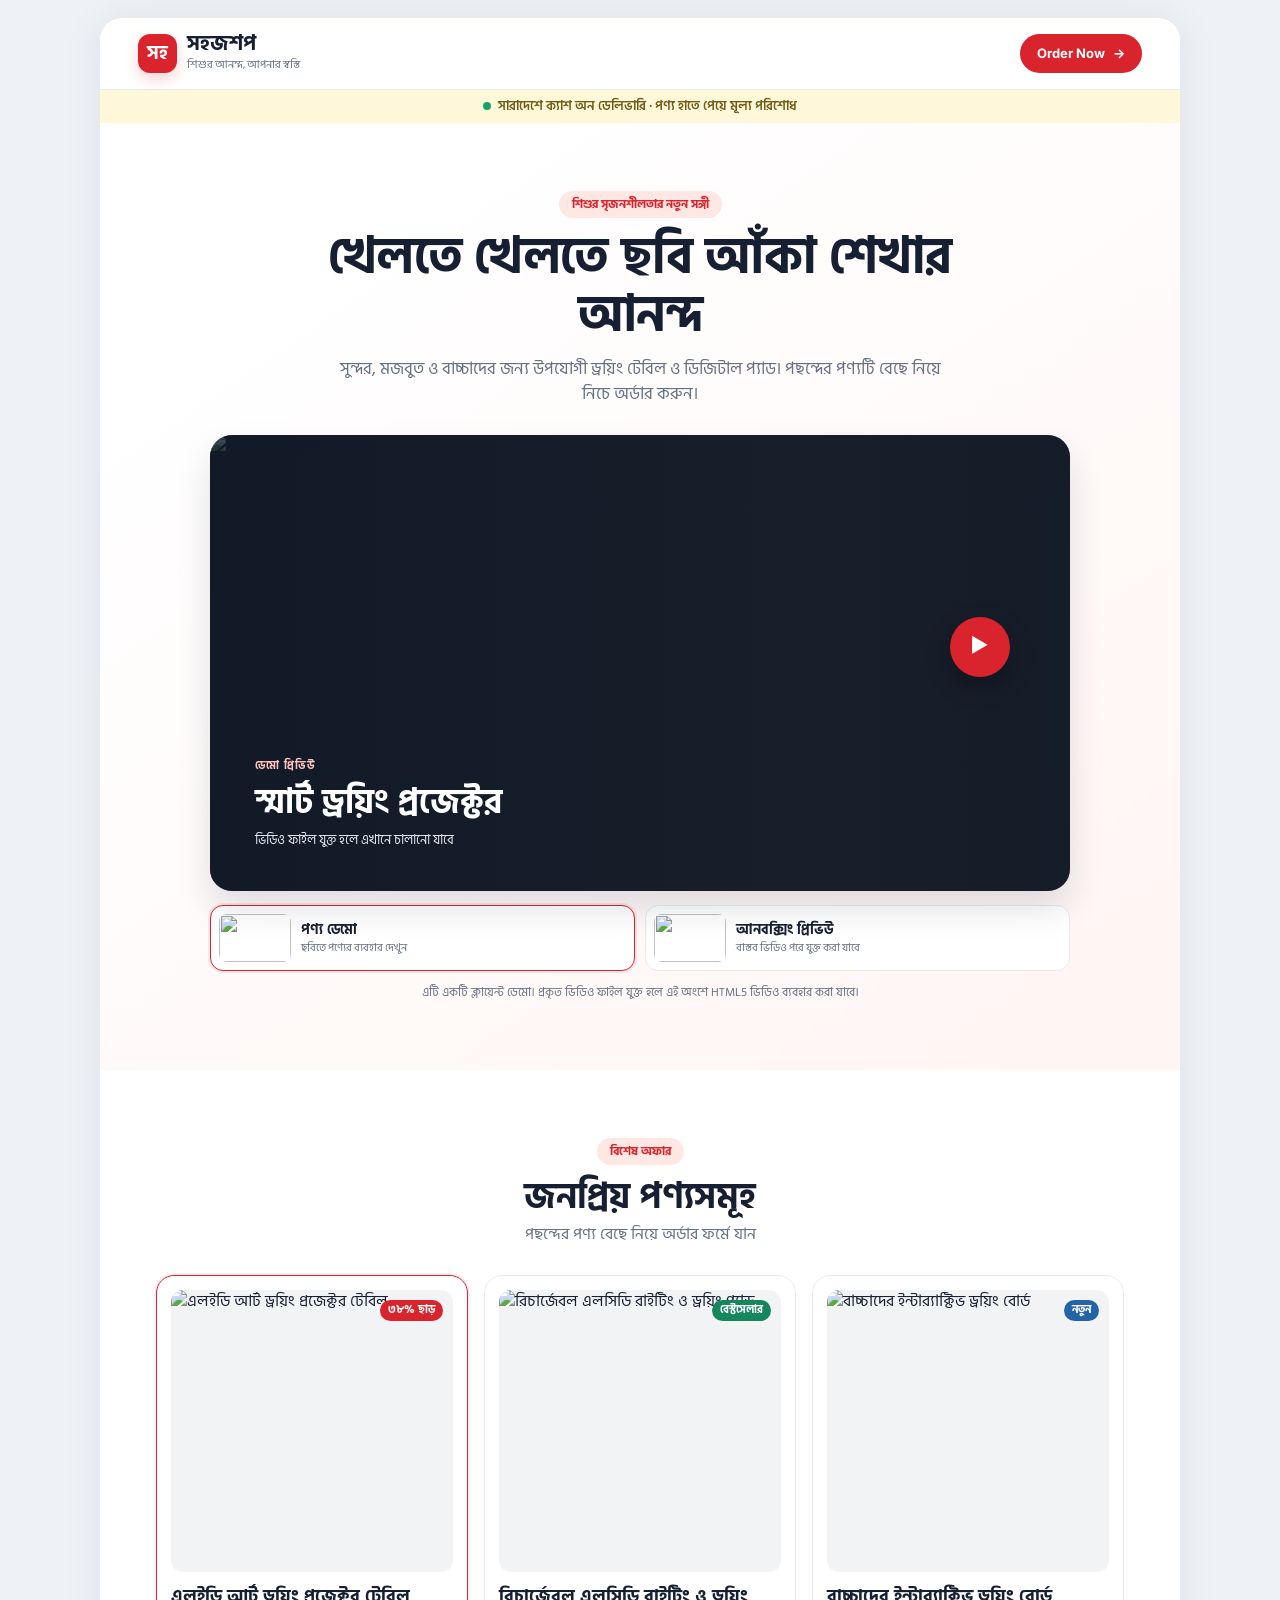
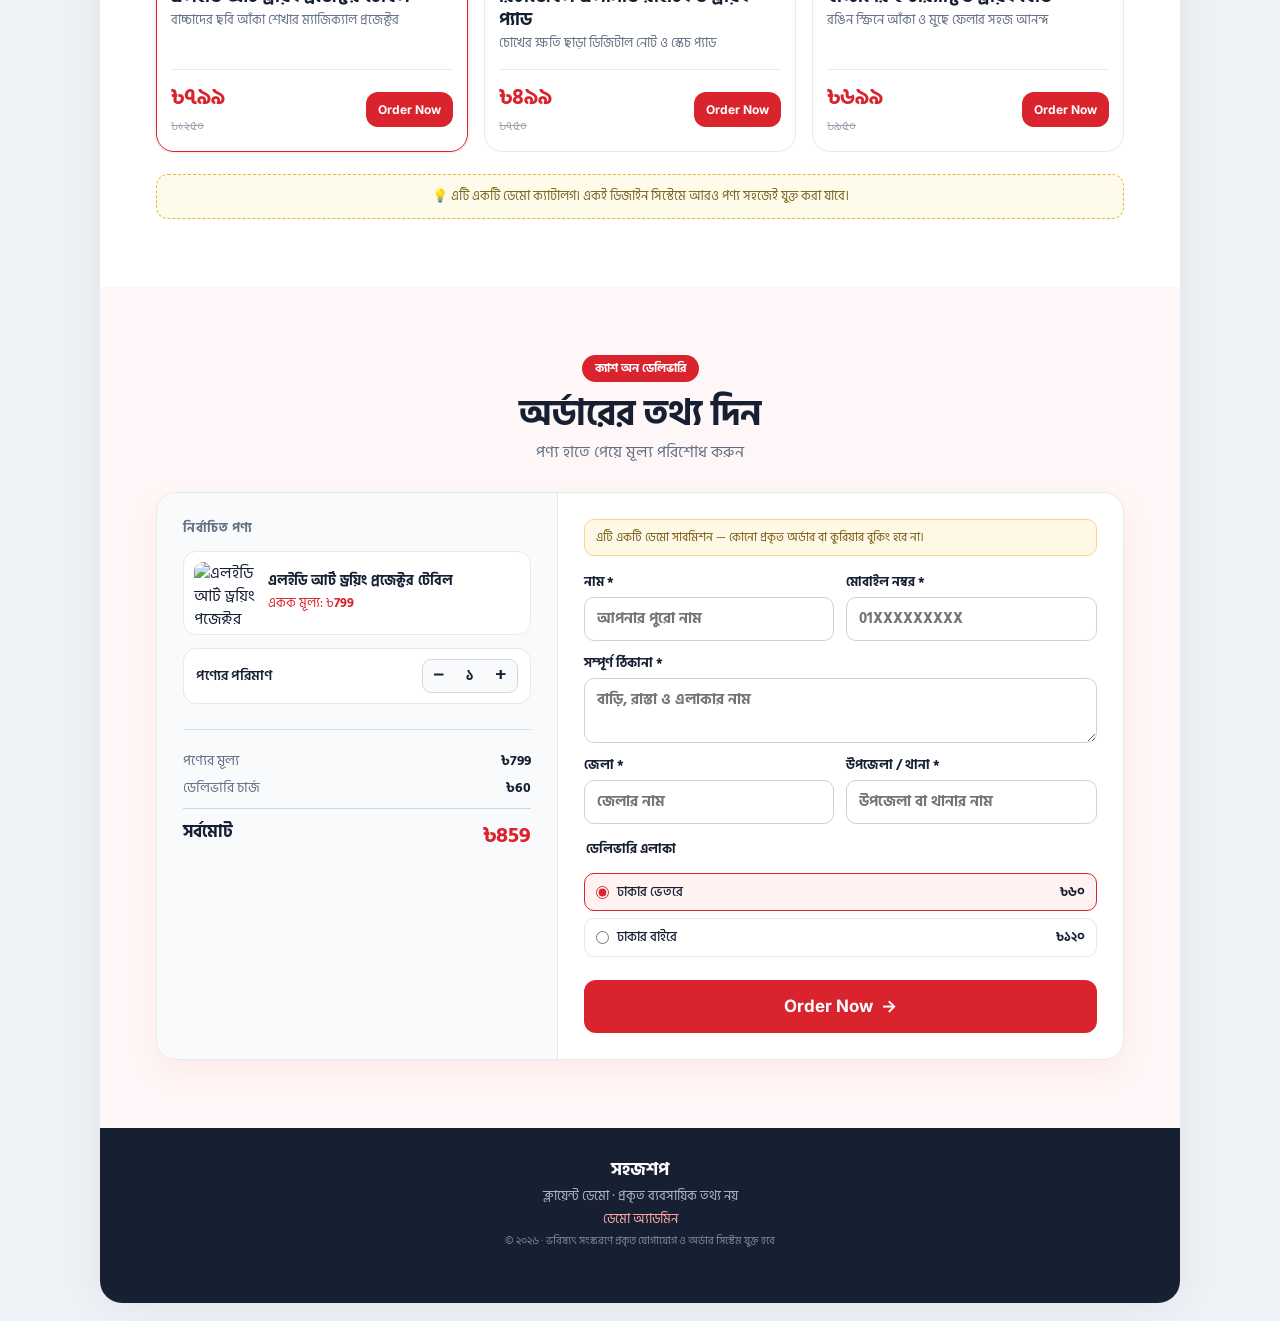
==== commit 3158630e: "Code polished and divided into sections" ====
--- a/index.html
+++ b/index.html
@@ -1,670 +1,97 @@
-<!DOCTYPE html>
+<!doctype html>
+<html lang="bn">
+  <head>
+    <meta charset="utf-8" />
+    <meta name="viewport" content="width=device-width, initial-scale=1" />
+    <meta name="theme-color" content="#d9232d" />
+    <meta
+      name="description"
+      content="সহজশপের বাচ্চাদের সৃজনশীল খেলনার ডেমো ল্যান্ডিং পেজ। ক্যাশ অন ডেলিভারি।"
+    />
+    <title>সহজশপ — সৃজনশীল খেলনা | ক্যাশ অন ডেলিভারি</title>
+    <link rel="preconnect" href="https://fonts.googleapis.com" />
+    <link rel="preconnect" href="https://fonts.gstatic.com" crossorigin />
+    <link
+      rel="stylesheet"
+      href="https://fonts.googleapis.com/css2?family=Hind+Siliguri:wght@400;500;600;700&family=Inter:wght@600;700;800&display=swap"
+    />
+    <link rel="stylesheet" href="styles.css" />
+    <script src="script.js" defer></script>
+  </head>
+  <body>
+    <div class="site-shell">
+      <header class="site-header">
+        <a class="brand" href="#top" aria-label="সহজশপ হোম">
+          <span class="brand-mark" aria-hidden="true">সহ</span>
+          <span>
+            <strong>সহজশপ</strong>
+            <small>শিশুর আনন্দ, আপনার স্বস্তি</small>
+          </span>
+        </a>
+        <a class="button button-small" href="#order-section">Order Now <span aria-hidden="true">→</span></a>
+      </header>
 
-<html lang="bn"><head>
-<meta charset="utf-8"/>
-<meta content="width=device-width, initial-scale=1.0" name="viewport"/>
-<title>সহজশপ - বাচ্চাদের স্মার্ট ড্রয়িং প্রজেক্টর টেবিল | ক্যাশ অন ডেলিভারি</title>
-<!-- Google Fonts: Hind Siliguri for authentic Bangla rendering & Inter -->
-<link href="https://fonts.googleapis.com" rel="preconnect"/>
-<link crossorigin="" href="https://fonts.gstatic.com" rel="preconnect"/>
-<link href="https://fonts.googleapis.com/css2?family=Hind+Siliguri:wght@400;500;600;700&amp;family=Inter:wght@400;500;600;700;800&amp;family=Noto+Sans:wght@400;500;600;700;800&amp;display=swap" rel="stylesheet"/>
-<!-- Tailwind CSS CDN with forms and container queries -->
-<script src="https://cdn.tailwindcss.com?plugins=forms,container-queries"></script>
-<script>
-    tailwind.config = {
-      theme: {
-        extend: {
-          colors: {
-            brand: {
-              50: '#fef2f2',
-              100: '#fee2e2',
-              500: '#ef4444',
-              600: '#dc2626',
-              700: '#b91c1c',
-              primary: '#D9232D',
-              dark: '#b3001a'
-            }
-          },
-          fontFamily: {
-            bangla: ['"Hind Siliguri"', '"Noto Sans"', 'system-ui', 'sans-serif'],
-            sans: ['"Hind Siliguri"', '"Noto Sans"', 'Inter', 'sans-serif'],
-            inter: ['Inter', 'sans-serif']
-          }
-        }
-      }
-    }
-  </script>
-<style>
-    body {
-      font-family: 'Hind Siliguri', 'Noto Sans', 'Inter', sans-serif;
-      -webkit-tap-highlight-color: transparent;
-    }
-    .pulse-btn {
-      animation: pulseGlow 2.2s infinite;
-    }
-    @keyframes pulseGlow {
-      0%, 100% { box-shadow: 0 0 0 0 rgba(217, 35, 45, 0.45); }
-      50% { box-shadow: 0 0 0 10px rgba(217, 35, 45, 0); }
-    }
-    html {
-      scroll-behavior: smooth;
-    }
-  </style>
-</head>
-<body class="bg-slate-50 text-slate-900 antialiased min-h-screen flex flex-col items-center">
-<!-- Main Container: Centered responsive column -->
-<div class="w-full max-w-3xl min-h-screen bg-white shadow-xl flex flex-col relative border-x border-slate-200">
-<!-- ==========================================
-         SECTION 1: MINIMAL HEADER (STICKY)
-         ========================================== -->
-<header class="sticky top-0 z-50 bg-white/95 backdrop-blur border-b border-slate-200 px-4 py-3 flex items-center justify-between shadow-sm">
-<!-- Brand Logo on the left -->
-<a class="flex items-center gap-2 group" href="#">
-<img alt="সহজশপ লোগো" class="h-10 w-auto object-contain" src="https://lh3.googleusercontent.com/aida/[base64]"/>
-</a>
-<!-- One simple CTA on the right -->
-<a class="bg-brand-primary hover:bg-brand-dark text-white text-sm md:text-base font-bold px-5 py-2.5 rounded-full shadow-md hover:shadow-lg transition-all flex items-center gap-1.5 pulse-btn active:scale-95 font-inter" href="#order-section">
-<span>Order Now</span>
-<svg class="w-4 h-4" fill="none" stroke="currentColor" viewbox="0 0 24 24">
-<path d="M14 5l7 7m0 0l-7 7m7-7H3" stroke-linecap="round" stroke-linejoin="round" stroke-width="2.5"></path>
-</svg>
-</a>
-</header>
-<!-- Urgency/Trust Banner for Bangladeshi Shoppers -->
-<div class="bg-amber-50 border-b border-amber-200 px-3 py-1.5 flex items-center justify-center gap-2 text-xs font-semibold text-amber-900 text-center">
-<span class="inline-block w-2 h-2 rounded-full bg-emerald-500 animate-ping"></span>
-<span>সারাদেশে ক্যাশ অন ডেলিভারি (পণ্য হাতে পেয়ে মূল্য পরিশোধ)</span>
-</div>
-<main class="flex-1 w-full">
-<!-- ==========================================
-           SECTION 2: FEATURED VIDEOS (HERO - STRICTLY 2 VIDEOS)
-           ========================================== -->
-<section class="p-4 sm:p-6 bg-slate-50 border-b border-slate-200">
-<!-- Bangla label & Headline -->
-<div class="text-center mb-4">
-<span class="inline-block bg-red-100 text-brand-primary text-xs font-bold px-3 py-1 rounded-full uppercase tracking-wider mb-2">
-            আমাদের পণ্য
-          </span>
-<h1 class="text-2xl sm:text-3xl font-extrabold text-slate-900 leading-tight">
-            আপনার পছন্দের পণ্য, এখন সহজেই অর্ডার করুন
-          </h1>
-<p class="text-slate-600 text-sm mt-1">ভিডিওটি দেখে পণ্যটির কার্যকারিতা ও ব্যবহার পদ্ধতি জেনে নিন</p>
-</div>
-<!-- 1. Primary Featured Video Player -->
-<div class="relative rounded-2xl overflow-hidden shadow-lg border-2 border-slate-200 bg-black aspect-video group cursor-pointer" id="featured-video-player" onclick="togglePlayState()">
-<!-- Video Poster Image using IMAGE_7 -->
-<img alt="পণ্য ভিডিও ডেমো" class="w-full h-full object-cover group-hover:scale-105 transition-transform duration-300" id="main-video-thumbnail" src="https://lh3.googleusercontent.com/aida/[base64]"/>
-<!-- Gradient overlay for video look -->
-<div class="absolute inset-0 bg-gradient-to-t from-black/60 via-black/10 to-black/30 pointer-events-none"></div>
-<!-- Video Duration Badge -->
-<div class="absolute top-3 left-3 bg-black/70 backdrop-blur text-white text-xs font-semibold px-2.5 py-1 rounded-md flex items-center gap-1.5">
-<span class="w-2 h-2 rounded-full bg-red-500 animate-pulse"></span>
-<span id="video-title-pill">স্মার্ট ড্রয়িং প্রজেক্টর ডেমো</span>
-</div>
-<div class="absolute top-3 right-3 bg-black/70 backdrop-blur text-white text-xs font-mono font-medium px-2 py-0.5 rounded">
-            ০১:৪৫
+      <div class="trust-strip"><span class="live-dot" aria-hidden="true"></span>সারাদেশে ক্যাশ অন ডেলিভারি · পণ্য হাতে পেয়ে মূল্য পরিশোধ</div>
+
+      <main id="top">
+        <section class="hero section">
+          <div class="eyebrow">শিশুর সৃজনশীলতার নতুন সঙ্গী</div>
+          <h1>খেলতে খেলতে ছবি আঁকা শেখার আনন্দ</h1>
+          <p class="hero-copy">সুন্দর, মজবুত ও বাচ্চাদের জন্য উপযোগী ড্রয়িং টেবিল ও ডিজিটাল প্যাড। পছন্দের পণ্যটি বেছে নিয়ে নিচে অর্ডার করুন।</p>
+          <div class="demo-video" aria-label="পণ্য ডেমো প্রিভিউ">
+            <img id="video-preview" src="https://lh3.googleusercontent.com/aida/[base64]" alt="ড্রয়িং প্যাডের পণ্য ডেমো" />
+            <div class="video-shade"></div>
+            <div class="video-copy"><span class="video-label">ডেমো প্রিভিউ</span><strong id="video-title">স্মার্ট ড্রয়িং প্রজেক্টর</strong><span>ভিডিও ফাইল যুক্ত হলে এখানে চালানো যাবে</span></div>
+            <button class="play-demo" id="video-toggle" type="button" aria-label="ডেমো প্রিভিউ পরিবর্তন করুন">▶</button>
           </div>
-<!-- Large Center Play Button -->
-<div class="absolute inset-0 flex items-center justify-center transition-opacity duration-200" id="play-button-overlay">
-<div class="w-16 h-16 sm:w-20 sm:h-20 rounded-full bg-brand-primary text-white flex items-center justify-center shadow-2xl group-hover:scale-110 transition-transform pulse-btn">
-<svg class="w-8 h-8 sm:w-10 sm:h-10 ml-1 text-white fill-current" viewbox="0 0 24 24">
-<path d="M8 5v14l11-7z"></path>
-</svg>
-</div>
-</div>
-<!-- Bottom Video Controls Simulation -->
-<div class="absolute bottom-0 inset-x-0 p-3 flex items-center gap-3 text-white text-xs bg-gradient-to-t from-black/80 to-transparent">
-<div class="w-3 h-3 bg-red-500 rounded-full"></div>
-<div class="flex-1 h-1.5 bg-white/30 rounded-full overflow-hidden">
-<div class="w-1/3 h-full bg-brand-primary rounded-full"></div>
-</div>
-<span class="text-[11px] text-white/90">HD 1080p</span>
-<svg class="w-4 h-4 opacity-80" fill="none" stroke="currentColor" viewbox="0 0 24 24">
-<path d="M15.536 8.464a5 5 0 010 7.072M18.364 5.636a9 9 0 010 12.728M4 10h4l5-5v14l-5-5H4z" stroke-linecap="round" stroke-linejoin="round" stroke-width="2"></path>
-</svg>
-</div>
-</div>
-<!-- 2. Exactly ONE Secondary Video Card beneath primary player (strictly 2 videos max) -->
-<div class="mt-3">
-<button class="w-full bg-white border border-slate-200 hover:border-brand-primary p-2.5 rounded-xl shadow-sm transition-all flex items-center gap-3 group text-left" onclick="switchVideoToggle()" type="button">
-<div class="relative w-28 sm:w-32 aspect-video rounded-lg overflow-hidden flex-shrink-0 bg-slate-900 border border-slate-100">
-<img alt="আনবক্সিং ও রিভিউ ভিডিও" class="w-full h-full object-cover group-hover:scale-105 transition-transform" id="secondary-video-thumb" src="https://lh3.googleusercontent.com/aida/[base64]"/>
-<div class="absolute inset-0 bg-black/25 group-hover:bg-black/10 transition-colors"></div>
-<div class="absolute inset-0 flex items-center justify-center">
-<div class="w-7 h-7 rounded-full bg-brand-primary text-white flex items-center justify-center shadow-md">
-<svg class="w-3.5 h-3.5 ml-0.5 fill-current" viewbox="0 0 24 24"><path d="M8 5v14l11-7z"></path></svg>
-</div>
-</div>
-</div>
-<div class="flex-1 min-w-0">
-<div class="flex items-center gap-1.5 mb-1">
-<span class="inline-block w-2 h-2 rounded-full bg-brand-primary"></span>
-<span class="text-[11px] font-bold text-brand-primary uppercase">দ্বিতীয় ভিডিও</span>
-</div>
-<h4 class="text-sm sm:text-base font-bold text-slate-800 group-hover:text-brand-primary transition-colors leading-snug" id="secondary-video-label">
-                আনবক্সিং ও রিভিউ ভিডিও (১:৪৫ মিনিট)
-              </h4>
-<p class="text-xs text-slate-500 mt-0.5">ক্লিক করে ডেমো ও আনবক্সিং ভিডিও দেখুন</p>
-</div>
-<div class="hidden sm:flex items-center text-xs font-semibold text-brand-primary pr-2">
-              ভিডিও দেখুন →
+          <div class="video-switcher">
+            <button class="video-option is-active" type="button" data-video="demo" aria-pressed="true">
+              <span class="thumb"><img src="https://lh3.googleusercontent.com/aida/[base64]" alt="" loading="lazy" /></span><span><b>পণ্য ডেমো</b><small>ছবিতে পণ্যের ব্যবহার দেখুন</small></span>
+            </button>
+            <button class="video-option" type="button" data-video="unboxing" aria-pressed="false">
+              <span class="thumb"><img src="https://lh3.googleusercontent.com/aida/[base64]" alt="" loading="lazy" /></span><span><b>আনবক্সিং প্রিভিউ</b><small>বাস্তব ভিডিও পরে যুক্ত করা যাবে</small></span>
+            </button>
+          </div>
+          <p class="demo-note">এটি একটি ক্লায়েন্ট ডেমো। প্রকৃত ভিডিও ফাইল যুক্ত হলে এই অংশে HTML5 ভিডিও ব্যবহার করা যাবে।</p>
+        </section>
+
+        <section class="section products-section" id="products">
+          <div class="section-heading"><div class="eyebrow">বিশেষ অফার</div><h2>জনপ্রিয় পণ্যসমূহ</h2><p>পছন্দের পণ্য বেছে নিয়ে অর্ডার ফর্মে যান</p></div>
+          <div class="product-grid">
+            <article class="product-card is-selected" data-product-card>
+              <span class="badge">৩৮% ছাড়</span><img src="https://lh3.googleusercontent.com/aida/[base64]" alt="এলইডি আর্ট ড্রয়িং প্রজেক্টর টেবিল" loading="lazy" /><div class="product-content"><h3>এলইডি আর্ট ড্রয়িং প্রজেক্টর টেবিল</h3><p>বাচ্চাদের ছবি আঁকা শেখার ম্যাজিক্যাল প্রজেক্টর</p></div><div class="product-footer"><div><strong>৳৭৯৯</strong><del>৳১২৫০</del></div><button class="button product-button" type="button" data-name="এলইডি আর্ট ড্রয়িং প্রজেক্টর টেবিল" data-price="799" data-image="https://lh3.googleusercontent.com/aida/[base64]">Order Now</button></div>
+            </article>
+            <article class="product-card" data-product-card><span class="badge badge-green">বেস্টসেলার</span><img src="https://lh3.googleusercontent.com/aida/[base64]" alt="রিচার্জেবল এলসিডি রাইটিং ও ড্রয়িং প্যাড" loading="lazy" /><div class="product-content"><h3>রিচার্জেবল এলসিডি রাইটিং ও ড্রয়িং প্যাড</h3><p>চোখের ক্ষতি ছাড়া ডিজিটাল নোট ও স্কেচ প্যাড</p></div><div class="product-footer"><div><strong>৳৪৯৯</strong><del>৳৭৫০</del></div><button class="button product-button" type="button" data-name="রিচার্জেবল এলসিডি রাইটিং ও ড্রয়িং প্যাড" data-price="499" data-image="https://lh3.googleusercontent.com/aida/[base64]">Order Now</button></div></article>
+            <article class="product-card"><span class="badge badge-blue">নতুন</span><img src="https://lh3.googleusercontent.com/aida/[base64]" alt="বাচ্চাদের ইন্টার‍্যাক্টিভ ড্রয়িং বোর্ড" loading="lazy" /><div class="product-content"><h3>বাচ্চাদের ইন্টার‍্যাক্টিভ ড্রয়িং বোর্ড</h3><p>রঙিন স্ক্রিনে আঁকা ও মুছে ফেলার সহজ আনন্দ</p></div><div class="product-footer"><div><strong>৳৬৯৯</strong><del>৳৯৫০</del></div><button class="button product-button" type="button" data-name="বাচ্চাদের ইন্টার‍্যাক্টিভ ড্রয়িং বোর্ড" data-price="699" data-image="https://lh3.googleusercontent.com/aida/[base64]">Order Now</button></div></article>
+          </div>
+          <div class="template-note">💡 এটি একটি ডেমো ক্যাটালগ। একই ডিজাইন সিস্টেমে আরও পণ্য সহজেই যুক্ত করা যাবে।</div>
+        </section>
+
+        <section class="section order-section" id="order-section">
+          <div class="section-heading"><div class="eyebrow eyebrow-light">ক্যাশ অন ডেলিভারি</div><h2>অর্ডারের তথ্য দিন</h2><p>পণ্য হাতে পেয়ে মূল্য পরিশোধ করুন</p></div>
+          <div class="order-box">
+            <aside class="order-summary">
+              <h3>নির্বাচিত পণ্য</h3><div class="selected-product"><img id="summary-image" src="" alt="" /><div><strong id="summary-name"></strong><span>একক মূল্য: ৳<b id="summary-price"></b></span></div></div>
+              <div class="quantity-row"><span>পণ্যের পরিমাণ</span><div class="quantity"><button type="button" data-quantity="-1" aria-label="পরিমাণ কমান">−</button><output id="quantity">১</output><button type="button" data-quantity="1" aria-label="পরিমাণ বাড়ান">+</button></div></div>
+              <div class="costs"><div><span>পণ্যের মূল্য</span><b>৳<i id="subtotal"></i></b></div><div><span>ডেলিভারি চার্জ</span><b>৳<i id="delivery-cost"></i></b></div><div class="total"><span>সর্বমোট</span><b>৳<i id="total"></i></b></div></div>
+            </aside>
+            <div class="form-area">
+              <div class="demo-alert">এটি একটি ডেমো সাবমিশন — কোনো প্রকৃত অর্ডার বা কুরিয়ার বুকিং হবে না।</div>
+              <form id="order-form" novalidate>
+                <div class="form-grid"><label>নাম *<input name="name" type="text" autocomplete="name" placeholder="আপনার পুরো নাম" required /></label><label>মোবাইল নম্বর *<input name="phone" type="tel" inputmode="numeric" autocomplete="tel" placeholder="01XXXXXXXXX" pattern="01[3-9][0-9]{8}" required /></label></div>
+                <label>সম্পূর্ণ ঠিকানা *<textarea name="address" rows="2" placeholder="বাড়ি, রাস্তা ও এলাকার নাম" required></textarea></label>
+                <div class="form-grid"><label>জেলা *<input name="district" type="text" placeholder="জেলার নাম" required /></label><label>উপজেলা / থানা *<input name="upazila" type="text" placeholder="উপজেলা বা থানার নাম" required /></label></div>
+                <fieldset><legend>ডেলিভারি এলাকা</legend><label class="radio-card is-active"><input type="radio" name="delivery" value="60" checked /><span>ঢাকার ভেতরে</span><b>৳৬০</b></label><label class="radio-card"><input type="radio" name="delivery" value="120" /><span>ঢাকার বাইরে</span><b>৳১২০</b></label></fieldset>
+                <button class="button submit-button" type="submit">Order Now <span aria-hidden="true">→</span></button>
+              </form>
             </div>
-</button>
-</div>
-</section>
-<!-- ==========================================
-           SECTION 3: PRODUCTS
-           ========================================== -->
-<section class="p-4 sm:p-6 bg-white border-b border-slate-200">
-<div class="text-center mb-6">
-<span class="inline-block bg-amber-100 text-amber-800 text-xs font-bold px-3 py-1 rounded-full uppercase tracking-wider mb-2">
-            সীমিত সময়ের বিশেষ অফার
-          </span>
-<h2 class="text-2xl sm:text-3xl font-extrabold text-slate-900">
-            আমাদের জনপ্রিয় পণ্য সমূহ
-          </h2>
-<p class="text-slate-600 text-sm mt-1">পছন্দের পণ্যটি নির্বাচন করে সরাসরি নিচে অর্ডার করুন</p>
-</div>
-<!-- Product Grid: 6 demo cards representing the 19-product template -->
-<div class="grid grid-cols-1 sm:grid-cols-2 lg:grid-cols-3 gap-4">
-<!-- Product Card 1 -->
-<div class="product-item-card border-2 border-brand-primary rounded-2xl p-4 bg-white shadow-sm hover:shadow-md transition-all flex flex-col justify-between relative ring-2 ring-brand-primary/10">
-<span class="absolute top-3 right-3 bg-red-600 text-white text-[11px] font-bold px-2 py-0.5 rounded-full">
-              ৩৮% ছাড়
-            </span>
-<div>
-<div class="aspect-square w-full rounded-xl overflow-hidden bg-slate-100 mb-3 border border-slate-100">
-<img alt="এলইডি আর্ট ড্রয়িং প্রজেক্টর টেবিল" class="w-full h-full object-cover" src="https://lh3.googleusercontent.com/aida/[base64]"/>
-</div>
-<h3 class="font-bold text-base sm:text-lg text-slate-900 leading-snug">
-                এলইডি আর্ট ড্রয়িং প্রজেক্টর টেবিল
-              </h3>
-<p class="text-slate-500 text-xs mt-1 leading-relaxed">
-                বাচ্চাদের ছবি আঁকা শেখার ম্যাজিক্যাল প্রজেক্টর
-              </p>
-</div>
-<div class="mt-4 pt-3 border-t border-slate-100 flex items-center justify-between">
-<div>
-<span class="text-xl font-extrabold text-brand-primary font-mono">৳৭৯৯</span>
-<span class="text-xs text-slate-400 line-through ml-1.5 font-mono">৳১২৫০</span>
-</div>
-<button class="bg-brand-primary hover:bg-brand-dark active:scale-95 text-white font-bold text-sm px-4 py-2 rounded-xl transition-colors shadow-sm font-inter" onclick="selectProduct('এলইডি আর্ট ড্রয়িং প্রজেক্টর টেবিল', 799, 'https://lh3.googleusercontent.com/aida/[base64]')">
-                Order Now
-              </button>
-</div>
-</div>
-<!-- Product Card 2 -->
-<div class="product-item-card border border-slate-200 rounded-2xl p-4 bg-white shadow-sm hover:border-brand-primary hover:shadow-md transition-all flex flex-col justify-between relative">
-<span class="absolute top-3 right-3 bg-emerald-600 text-white text-[11px] font-bold px-2 py-0.5 rounded-full">
-              বেস্টসেলার
-            </span>
-<div>
-<div class="aspect-square w-full rounded-xl overflow-hidden bg-slate-100 mb-3 border border-slate-100">
-<img alt="রিচার্জেবল এলসিডি রাইটিং ও ড্রয়িং প্যাড" class="w-full h-full object-cover" src="https://lh3.googleusercontent.com/aida/[base64]"/>
-</div>
-<h3 class="font-bold text-base sm:text-lg text-slate-900 leading-snug">
-                রিচার্জেবল এলসিডি রাইটিং ও ড্রয়িং প্যাড
-              </h3>
-<p class="text-slate-500 text-xs mt-1 leading-relaxed">
-                চোখের ক্ষতি ছাড়া ডিজিটাল নোট ও স্কেচ প্যাড
-              </p>
-</div>
-<div class="mt-4 pt-3 border-t border-slate-100 flex items-center justify-between">
-<div>
-<span class="text-xl font-extrabold text-brand-primary font-mono">৳৪৯৯</span>
-<span class="text-xs text-slate-400 line-through ml-1.5 font-mono">৳৭৫০</span>
-</div>
-<button class="bg-brand-primary hover:bg-brand-dark active:scale-95 text-white font-bold text-sm px-4 py-2 rounded-xl transition-colors shadow-sm font-inter" onclick="selectProduct('রিচার্জেবল এলসিডি রাইটিং ও ড্রয়িং প্যাড', 499, 'https://lh3.googleusercontent.com/aida/[base64]')">
-                Order Now
-              </button>
-</div>
-</div>
-<!-- Product Card 3 -->
-<div class="product-item-card border border-slate-200 rounded-2xl p-4 bg-white shadow-sm hover:border-brand-primary hover:shadow-md transition-all flex flex-col justify-between relative">
-<div>
-<div class="aspect-square w-full rounded-xl overflow-hidden bg-slate-100 mb-3 border border-slate-100">
-<img alt="স্মার্ট ইন্টারেক্টিভ লার্নিং ডায়াল প্রজেক্টর" class="w-full h-full object-cover" src="https://lh3.googleusercontent.com/aida/[base64]"/>
-</div>
-<h3 class="font-bold text-base sm:text-lg text-slate-900 leading-snug">
-                স্মার্ট ইন্টারেক্টিভ লার্নিং ডায়াল প্রজেক্টর
-              </h3>
-<p class="text-slate-500 text-xs mt-1 leading-relaxed">
-                ২৪টি আকর্ষণীয় কার্টুন ছবি ও স্লাইড সেট
-              </p>
-</div>
-<div class="mt-4 pt-3 border-t border-slate-100 flex items-center justify-between">
-<div>
-<span class="text-xl font-extrabold text-brand-primary font-mono">৳৮৫০</span>
-<span class="text-xs text-slate-400 line-through ml-1.5 font-mono">৳১৩৫০</span>
-</div>
-<button class="bg-brand-primary hover:bg-brand-dark active:scale-95 text-white font-bold text-sm px-4 py-2 rounded-xl transition-colors shadow-sm font-inter" onclick="selectProduct('স্মার্ট ইন্টারেক্টিভ লার্নিং ডায়াল প্রজেক্টর', 850, 'https://lh3.googleusercontent.com/aida/[base64]')">
-                Order Now
-              </button>
-</div>
-</div>
-<!-- Product Card 4 -->
-<div class="product-item-card border border-slate-200 rounded-2xl p-4 bg-white shadow-sm hover:border-brand-primary hover:shadow-md transition-all flex flex-col justify-between relative">
-<div>
-<div class="aspect-square w-full rounded-xl overflow-hidden bg-slate-100 mb-3 border border-slate-100">
-<img alt="ম্যাজিক ট্রেসিং ড্রয়িং প্র্যাকটিস বোর্ড" class="w-full h-full object-cover" src="https://lh3.googleusercontent.com/aida/[base64]"/>
-</div>
-<h3 class="font-bold text-base sm:text-lg text-slate-900 leading-snug">
-                ম্যাজিক ট্রেসিং ড্রয়িং প্র্যাকটিস বোর্ড
-              </h3>
-<p class="text-slate-500 text-xs mt-1 leading-relaxed">
-                হাতে-কলমে বর্ণমালা ও ড্রয়িং অনুশীলনের কিট
-              </p>
-</div>
-<div class="mt-4 pt-3 border-t border-slate-100 flex items-center justify-between">
-<div>
-<span class="text-xl font-extrabold text-brand-primary font-mono">৳৬৫০</span>
-<span class="text-xs text-slate-400 line-through ml-1.5 font-mono">৳৯৫০</span>
-</div>
-<button class="bg-brand-primary hover:bg-brand-dark active:scale-95 text-white font-bold text-sm px-4 py-2 rounded-xl transition-colors shadow-sm font-inter" onclick="selectProduct('ম্যাজিক ট্রেসিং ড্রয়িং প্র্যাকটিস বোর্ড', 650, 'https://lh3.googleusercontent.com/aida/[base64]')">
-                Order Now
-              </button>
-</div>
-</div>
-<!-- Product Card 5 -->
-<div class="product-item-card border border-slate-200 rounded-2xl p-4 bg-white shadow-sm hover:border-brand-primary hover:shadow-md transition-all flex flex-col justify-between relative">
-<div>
-<div class="aspect-square w-full rounded-xl overflow-hidden bg-slate-100 mb-3 border border-slate-100">
-<img alt="কালারফুল আর্ট ডুডল ড্রয়িং ট্যাব (১০ ইঞ্চি)" class="w-full h-full object-cover" src="https://lh3.googleusercontent.com/aida/[base64]"/>
-</div>
-<h3 class="font-bold text-base sm:text-lg text-slate-900 leading-snug">
-                কালারফুল আর্ট ডুডল ড্রয়িং ট্যাব (১০ ইঞ্চি)
-              </h3>
-<p class="text-slate-500 text-xs mt-1 leading-relaxed">
-                রংধনু ডিসপ্লে ও স্টাইলাস পেন সহ বাচ্চাদের উপহার
-              </p>
-</div>
-<div class="mt-4 pt-3 border-t border-slate-100 flex items-center justify-between">
-<div>
-<span class="text-xl font-extrabold text-brand-primary font-mono">৳৫৯৯</span>
-<span class="text-xs text-slate-400 line-through ml-1.5 font-mono">৳৯৯৯</span>
-</div>
-<button class="bg-brand-primary hover:bg-brand-dark active:scale-95 text-white font-bold text-sm px-4 py-2 rounded-xl transition-colors shadow-sm font-inter" onclick="selectProduct('কালারফুল আর্ট ডুডল ড্রয়িং ট্যাব (১০ ইঞ্চি)', 599, 'https://lh3.googleusercontent.com/aida/[base64]')">
-                Order Now
-              </button>
-</div>
-</div>
-<!-- Product Card 6 -->
-<div class="product-item-card border border-slate-200 rounded-2xl p-4 bg-white shadow-sm hover:border-brand-primary hover:shadow-md transition-all flex flex-col justify-between relative">
-<span class="absolute top-3 right-3 bg-red-600 text-white text-[11px] font-bold px-2 py-0.5 rounded-full">
-              মেগা অফার
-            </span>
-<div>
-<div class="aspect-square w-full rounded-xl overflow-hidden bg-slate-100 mb-3 border border-slate-100">
-<img alt="কম্বো প্যাক: প্রজেক্টর টেবিল + মার্কার সেট" class="w-full h-full object-cover" src="https://lh3.googleusercontent.com/aida/[base64]"/>
-</div>
-<h3 class="font-bold text-base sm:text-lg text-slate-900 leading-snug">
-                কম্বো প্যাক: প্রজেক্টর টেবিল + মার্কার সেট
-              </h3>
-<p class="text-slate-500 text-xs mt-1 leading-relaxed">
-                ৭২ রঙের মার্কার সেট ও ড্রয়িং খাতা সহ স্পেশাল কম্বো
-              </p>
-</div>
-<div class="mt-4 pt-3 border-t border-slate-100 flex items-center justify-between">
-<div>
-<span class="text-xl font-extrabold text-brand-primary font-mono">৳৯৯৯</span>
-<span class="text-xs text-slate-400 line-through ml-1.5 font-mono">৳১৫০০</span>
-</div>
-<button class="bg-brand-primary hover:bg-brand-dark active:scale-95 text-white font-bold text-sm px-4 py-2 rounded-xl transition-colors shadow-sm font-inter" onclick="selectProduct('কম্বো প্যাক: প্রজেক্টর টেবিল + মার্কার সেট', 999, 'https://lh3.googleusercontent.com/aida/[base64]')">
-                Order Now
-              </button>
-</div>
-</div>
-</div>
-<!-- Reusable template notice bar -->
-<div class="mt-6 p-3 rounded-xl bg-slate-100 border border-slate-200 text-center text-xs text-slate-600">
-          💡 ১৯টি পৃথক পণ্যের জন্য একই স্ট্যান্ডার্ড ডিজাইন সিস্টেম প্রযোজ্য
-        </div>
-</section>
-<!-- ==========================================
-           SECTION 4: ORDER (CASH ON DELIVERY ONLY)
-           ========================================== -->
-<section class="p-4 sm:p-6 bg-rose-50/40 border-b border-slate-200" id="order-section">
-<!-- Headline & Supporting Text -->
-<div class="text-center mb-6">
-<span class="inline-flex items-center gap-1.5 bg-brand-primary text-white text-xs font-bold px-3 py-1 rounded-full uppercase tracking-wider mb-2 shadow-sm">
-<svg class="w-3.5 h-3.5" fill="none" stroke="currentColor" viewbox="0 0 24 24"><path d="M5 13l4 4L19 7" stroke-linecap="round" stroke-linejoin="round" stroke-width="2.5"></path></svg>
-            ক্যাশ অন ডেলিভারি
-          </span>
-<h2 class="text-2xl sm:text-3xl md:text-4xl font-extrabold text-slate-900 tracking-tight">
-            অর্ডার করার জন্য নিচের তথ্যগুলো পূরণ করুন
-          </h2>
-<p class="text-slate-700 text-sm sm:text-base font-semibold mt-1">
-            Cash on Delivery — পণ্য হাতে পেয়ে মূল্য পরিশোধ করুন।
-          </p>
-</div>
-<!-- Order Form Container -->
-<div class="bg-white rounded-2xl shadow-lg border border-slate-200 overflow-hidden" id="order-box-container">
-<!-- Normal Form State -->
-<div id="order-form-wrapper">
-<div class="grid grid-cols-1 md:grid-cols-12 divide-y md:divide-y-0 md:divide-x divide-slate-200">
-<!-- LEFT: Selected Product Summary (md:col-span-5) -->
-<div class="p-4 sm:p-6 bg-slate-50/80 md:col-span-5 flex flex-col justify-between">
-<div>
-<h3 class="text-xs font-bold text-slate-500 uppercase tracking-wider mb-3">নির্বাচিত পণ্যের বিবরণ</h3>
-<div class="flex items-center gap-3 p-3 bg-white rounded-xl border border-slate-200 shadow-sm">
-<img alt="নির্বাচিত পণ্য" class="w-16 h-16 rounded-lg object-cover border border-slate-100 flex-shrink-0" id="summary-img" src="https://lh3.googleusercontent.com/aida/[base64]"/>
-<div class="min-w-0 flex-1">
-<h4 class="font-bold text-slate-900 text-sm leading-snug line-clamp-2" id="summary-title">
-                        এলইডি আর্ট ড্রয়িং প্রজেক্টর টেবিল
-                      </h4>
-<p class="text-brand-primary font-extrabold text-base font-mono mt-0.5">
-                        ৳<span id="summary-unit-price">799</span>
-</p>
-</div>
-</div>
-<!-- Quantity Selector -->
-<div class="mt-4 p-3 bg-white rounded-xl border border-slate-200 shadow-sm flex items-center justify-between">
-<span class="text-sm font-bold text-slate-700">পণ্যের পরিমাণ</span>
-<div class="flex items-center border border-slate-300 rounded-lg overflow-hidden bg-slate-50">
-<button class="w-9 h-9 flex items-center justify-center text-slate-700 hover:bg-slate-200 active:bg-slate-300 font-bold text-lg focus:outline-none" onclick="adjustQuantity(-1)" type="button">
-                        −
-                      </button>
-<span class="w-10 text-center font-bold text-slate-900 font-mono text-base" id="quantity-display">
-                        1
-                      </span>
-<button class="w-9 h-9 flex items-center justify-center text-slate-700 hover:bg-slate-200 active:bg-slate-300 font-bold text-lg focus:outline-none" onclick="adjustQuantity(1)" type="button">
-                        +
-                      </button>
-</div>
-</div>
-<!-- Trust Checklist for Bangladeshi Customers -->
-<div class="mt-4 space-y-2 text-xs text-slate-600 bg-white p-3 rounded-xl border border-slate-200">
-<div class="flex items-center gap-2 text-emerald-700 font-semibold">
-<span>✓</span>
-<span>আগে কোনো অগ্রিম টাকা দিতে হবে না</span>
-</div>
-<div class="flex items-center gap-2 text-slate-700">
-<span>✓</span>
-<span>ডেলিভারি ম্যানের সামনে প্যাকেট খুলে চেক করুন</span>
-</div>
-<div class="flex items-center gap-2 text-slate-700">
-<span>✓</span>
-<span>২ থেকে ৩ দিনের মধ্যে দ্রুত হোম ডেলিভারি</span>
-</div>
-</div>
-</div>
-<!-- Cost Breakdown -->
-<div class="mt-4 pt-3 border-t border-slate-200 text-sm space-y-1.5">
-<div class="flex justify-between text-slate-600">
-<span>পণ্যের মূল্য:</span>
-<span class="font-mono font-bold text-slate-800">৳<span id="calc-subtotal">799</span></span>
-</div>
-<div class="flex justify-between text-slate-600">
-<span>ডেলিভারি চার্জ:</span>
-<span class="font-mono font-bold text-slate-800">৳<span id="calc-delivery">60</span></span>
-</div>
-<div class="flex justify-between text-base font-extrabold text-slate-900 pt-2 border-t border-slate-300">
-<span>সর্বমোট বিল:</span>
-<span class="font-mono text-brand-primary text-xl">৳<span id="calc-total">859</span></span>
-</div>
-</div>
-</div>
-<!-- RIGHT: Order Form (md:col-span-7) -->
-<div class="p-4 sm:p-6 md:col-span-7 bg-white">
-<form class="space-y-4" id="cod-order-form" onsubmit="handleOrderSubmit(event)">
-<!-- Field 1: নাম * -->
-<div>
-<label class="block text-sm font-bold text-slate-800 mb-1">
-                      নাম <span class="text-brand-primary">*</span>
-</label>
-<input class="w-full px-3.5 py-2.5 text-base rounded-xl border border-slate-300 focus:border-brand-primary focus:ring-2 focus:ring-brand-primary/20 outline-none transition-all placeholder:text-slate-400 bg-slate-50/50" placeholder="আপনার পুরো নাম লিখুন" required="" type="text"/>
-</div>
-<!-- Field 2: মোবাইল নম্বর * -->
-<div>
-<label class="block text-sm font-bold text-slate-800 mb-1">
-                      মোবাইল নম্বর <span class="text-brand-primary">*</span>
-</label>
-<input class="w-full px-3.5 py-2.5 text-base rounded-xl border border-slate-300 focus:border-brand-primary focus:ring-2 focus:ring-brand-primary/20 outline-none transition-all placeholder:text-slate-400 font-mono bg-slate-50/50" pattern="01[3-9][0-9]{8}" placeholder="01XXXXXXXXX" required="" type="tel"/>
-<p class="text-[11px] text-slate-500 mt-1">সঠিক ১১ ডিজিটের মোবাইল নম্বর দিন</p>
-</div>
-<!-- Field 3: সম্পূর্ণ ঠিকানা * -->
-<div>
-<label class="block text-sm font-bold text-slate-800 mb-1">
-                      সম্পূর্ণ ঠিকানা <span class="text-brand-primary">*</span>
-</label>
-<textarea class="w-full px-3.5 py-2.5 text-base rounded-xl border border-slate-300 focus:border-brand-primary focus:ring-2 focus:ring-brand-primary/20 outline-none transition-all placeholder:text-slate-400 bg-slate-50/50" placeholder="গ্রাম/রাস্তা, বাড়ি নম্বর, এলাকা বা ল্যান্ডমার্ক বিস্তারিত লিখুন" required="" rows="2"></textarea>
-</div>
-<!-- Field 4 & 5: জেলা * & উপজেলা / থানা * -->
-<div class="grid grid-cols-1 sm:grid-cols-2 gap-3">
-<div>
-<label class="block text-sm font-bold text-slate-800 mb-1">
-                        জেলা <span class="text-brand-primary">*</span>
-</label>
-<select class="w-full px-3.5 py-2.5 text-sm sm:text-base rounded-xl border border-slate-300 focus:border-brand-primary focus:ring-2 focus:ring-brand-primary/20 outline-none bg-slate-50/50" required="">
-<option value="">জেলা নির্বাচন করুন</option>
-<option value="dhaka">ঢাকা</option>
-<option value="chittagong">চট্টগ্রাম</option>
-<option value="rajshahi">রাজশাহী</option>
-<option value="sylhet">সিলেট</option>
-<option value="khulna">খুলনা</option>
-<option value="barishal">বরিশাল</option>
-<option value="rangpur">রংপুর</option>
-<option value="mymensingh">ময়মনসিংহ</option>
-<option value="other">অন্যান্য জেলা</option>
-</select>
-</div>
-<div>
-<label class="block text-sm font-bold text-slate-800 mb-1">
-                        উপজেলা / থানা <span class="text-brand-primary">*</span>
-</label>
-<input class="w-full px-3.5 py-2.5 text-sm sm:text-base rounded-xl border border-slate-300 focus:border-brand-primary focus:ring-2 focus:ring-brand-primary/20 outline-none transition-all placeholder:text-slate-400 bg-slate-50/50" placeholder="উপজেলা / থানা লিখুন" required="" type="text"/>
-</div>
-</div>
-<!-- Delivery Area Selector (ঢাকার ভিতরে vs ঢাকার বাইরে) -->
-<div>
-<label class="block text-sm font-bold text-slate-800 mb-2">
-                      ডেলিভারি এলাকা <span class="text-brand-primary">*</span>
-</label>
-<div class="grid grid-cols-2 gap-3">
-<label class="delivery-radio-label flex items-center justify-between p-3 rounded-xl border-2 border-brand-primary bg-red-50/40 cursor-pointer transition-all">
-<div class="flex items-center gap-2">
-<input checked="" class="w-4 h-4 text-brand-primary focus:ring-brand-primary accent-brand-primary" name="delivery_area" onchange="updateDeliveryArea(60)" type="radio" value="dhaka"/>
-<span class="text-sm font-bold text-slate-900">ঢাকার ভিতরে</span>
-</div>
-<span class="text-xs font-mono font-bold text-brand-primary">৳৬০</span>
-</label>
-<label class="delivery-radio-label flex items-center justify-between p-3 rounded-xl border-2 border-slate-200 hover:border-slate-300 bg-white cursor-pointer transition-all">
-<div class="flex items-center gap-2">
-<input class="w-4 h-4 text-brand-primary focus:ring-brand-primary accent-brand-primary" name="delivery_area" onchange="updateDeliveryArea(120)" type="radio" value="outside"/>
-<span class="text-sm font-bold text-slate-900">ঢাকার বাইরে</span>
-</div>
-<span class="text-xs font-mono font-bold text-slate-700">৳১২০</span>
-</label>
-</div>
-</div>
-<!-- Large Dominant Primary CTA: "Order Now" -->
-<div class="pt-2">
-<button class="w-full bg-brand-primary hover:bg-brand-dark active:scale-[0.99] text-white py-4 px-6 rounded-2xl font-extrabold text-xl shadow-lg hover:shadow-xl transition-all flex items-center justify-center gap-2 pulse-btn font-inter" type="submit">
-<span>Order Now</span>
-<svg class="w-6 h-6" fill="none" stroke="currentColor" viewbox="0 0 24 24">
-<path d="M14 5l7 7m0 0l-7 7m7-7H3" stroke-linecap="round" stroke-linejoin="round" stroke-width="2.5"></path>
-</svg>
-</button>
-<p class="text-center text-xs text-slate-600 mt-2 font-medium">
-                      🔒 ১০০% ক্যাশ অন ডেলিভারি — পণ্য হাতে পেয়ে মূল্য দিন
-                    </p>
-</div>
-</form>
-</div>
-</div>
-</div>
-<!-- Success State after submission (hidden by default) -->
-<div class="hidden p-8 sm:p-12 text-center bg-white" id="order-success-screen">
-<div class="w-20 h-20 mx-auto rounded-full bg-emerald-100 text-emerald-600 flex items-center justify-center mb-4 shadow-sm">
-<svg class="w-10 h-10" fill="none" stroke="currentColor" viewbox="0 0 24 24">
-<path d="M5 13l4 4L19 7" stroke-linecap="round" stroke-linejoin="round" stroke-width="3"></path>
-</svg>
-</div>
-<h3 class="text-2xl sm:text-3xl font-extrabold text-slate-900">
-              🎉 আপনার অর্ডার সফলভাবে গ্রহণ করা হয়েছে!
-            </h3>
-<p class="text-base text-slate-600 mt-2 max-w-md mx-auto">
-              আমাদের প্রতিনিধি শীঘ্রই আপনার সাথে যোগাযোগ করবেন।
-            </p>
-<div class="my-6 inline-block bg-slate-50 border border-slate-200 rounded-2xl p-4 text-left max-w-sm w-full">
-<div class="text-xs text-slate-500">অর্ডার ট্র্যাকিং নম্বর (Order ID):</div>
-<div class="text-lg font-mono font-bold text-brand-primary">#BD-COD-98421</div>
-<div class="mt-2 text-xs text-slate-600 pt-2 border-t border-slate-200 flex justify-between">
-<span>পেমেন্ট পদ্ধতি:</span>
-<span class="font-bold text-slate-800">ক্যাশ অন ডেলিভারি (COD)</span>
-</div>
-<div class="mt-1 text-xs text-slate-600 flex justify-between">
-<span>মোট প্রদেয় টাকা:</span>
-<span class="font-bold text-emerald-600 font-mono">৳<span id="success-total-bill">859</span></span>
-</div>
-</div>
-<div>
-<button class="text-sm font-bold text-brand-primary hover:underline" onclick="resetOrderForm()">
-                নতুন আরেকটি অর্ডার করুন →
-              </button>
-</div>
-</div>
-</div>
-</section>
-</main>
-<!-- ==========================================
-         SECTION 5: MINIMAL FOOTER
-         ========================================== -->
-<footer class="bg-slate-900 text-slate-400 py-6 px-4 text-center border-t border-slate-800">
-<div class="max-w-md mx-auto space-y-2">
-<div class="text-base font-bold text-white tracking-wide">
-          সহজশপ (ShohojShop)
-        </div>
-<div class="text-sm text-slate-300">
-          যোগাযোগ করুন
-        </div>
-<div class="text-sm text-slate-300 flex items-center justify-center gap-1.5">
-<span>মোবাইল:</span>
-<a class="text-brand-primary font-mono font-bold hover:underline" href="tel:01700000000">01XXXXXXXXX</a>
-</div>
-<div class="text-xs text-slate-400">
-<a class="hover:text-white transition-colors underline" href="https://facebook.com" target="_blank">
-            ফেসবুক মেসেঞ্জারে যোগাযোগ করুন
-          </a>
-</div>
-<div class="text-[11px] text-slate-500 pt-3 border-t border-slate-800">
-          সর্বস্বত্ব সংরক্ষিত © ২০২৬
-        </div>
-</div>
-</footer>
-<!-- Fixed Floating Mobile Bottom CTA bar (Exact "Order Now" English button) -->
-<div class="md:hidden fixed bottom-0 inset-x-0 bg-white/95 backdrop-blur border-t border-slate-200 p-3 z-40 flex items-center justify-between gap-3 shadow-2xl">
-<div class="leading-tight">
-<span class="text-[11px] text-slate-500 block">ক্যাশ অন ডেলিভারি</span>
-<span class="text-base font-extrabold text-brand-primary font-mono" id="floating-price">৳৭৯৯</span>
-</div>
-<a class="flex-1 bg-brand-primary hover:bg-brand-dark text-white font-bold py-2.5 px-4 rounded-xl text-center text-sm shadow-md pulse-btn font-inter" href="#order-section">
-        Order Now
-      </a>
-</div>
-</div>
-<!-- Interactive JavaScript -->
-<script>
-    let currentUnitPrice = 799;
-    let currentQty = 1;
-    let currentDelivery = 60;
-    let isPlaying = false;
-    let currentActiveVideo = 1;
+          </div>
+          <div class="success-box" id="success-box" hidden><div class="success-icon">✓</div><h2>ডেমো অর্ডার প্রস্তুত হয়েছে!</h2><p>এটি কেবল ক্লায়েন্ট প্রেজেন্টেশনের জন্য একটি সফলতার স্ক্রিন। কোনো প্রকৃত অর্ডার পাঠানো হয়নি।</p><div class="order-id"><span>ডেমো রেফারেন্স</span><strong id="order-id"></strong><div><span>মোট প্রদেয়</span><b>৳<i id="success-total"></i></b></div></div><button class="text-button" id="new-order" type="button">নতুন অর্ডার তৈরি করুন →</button></div>
+        </section>
+      </main>
 
-    // Toggle between the strictly 2 videos
-    function switchVideoToggle() {
-      const mainImg = document.getElementById('main-video-thumbnail');
-      const mainTitle = document.getElementById('video-title-pill');
-      const secThumb = document.getElementById('secondary-video-thumb');
-      const secLabel = document.getElementById('secondary-video-label');
-
-      if (currentActiveVideo === 1) {
-        mainImg.src = "https://lh3.googleusercontent.com/aida/[base64]";
-        mainTitle.innerText = "আনবক্সিং ও রিভিউ ভিডিও";
-        secThumb.src = "https://lh3.googleusercontent.com/aida/[base64]";
-        secLabel.innerText = "স্মার্ট ড্রয়িং প্রজেক্টর ডেমো (১:৪৫ মিনিট)";
-        currentActiveVideo = 2;
-      } else {
-        mainImg.src = "https://lh3.googleusercontent.com/aida/[base64]";
-        mainTitle.innerText = "স্মার্ট ড্রয়িং প্রজেক্টর ডেমো";
-        secThumb.src = "https://lh3.googleusercontent.com/aida/[base64]";
-        secLabel.innerText = "আনবক্সিং ও রিভিউ ভিডিও (১:৪৫ মিনিট)";
-        currentActiveVideo = 1;
-      }
-    }
-
-    // Toggle video play state simulation
-    function togglePlayState() {
-      const playOverlay = document.getElementById('play-button-overlay');
-      isPlaying = !isPlaying;
-      if (isPlaying) {
-        playOverlay.classList.add('opacity-0');
-      } else {
-        playOverlay.classList.remove('opacity-0');
-      }
-    }
-
-    // Select Product from Product Grid and populate order form
-    function selectProduct(name, price, img) {
-      currentUnitPrice = price;
-      document.getElementById('summary-title').innerText = name;
-      document.getElementById('summary-img').src = img;
-      document.getElementById('summary-unit-price').innerText = price;
-      document.getElementById('floating-price').innerText = '৳' + price;
-      updateCalculations();
-      
-      // Smooth scroll to order section
-      document.getElementById('order-section').scrollIntoView({ behavior: 'smooth' });
-    }
-
-    // Adjust Quantity
-    function adjustQuantity(delta) {
-      currentQty = Math.max(1, currentQty + delta);
-      document.getElementById('quantity-display').innerText = currentQty;
-      updateCalculations();
-    }
-
-    // Update Delivery Area Radio
-    function updateDeliveryArea(charge) {
-      currentDelivery = charge;
-      document.querySelectorAll('.delivery-radio-label').forEach(label => {
-        const radio = label.querySelector('input[type="radio"]');
-        if (radio && radio.checked) {
-          label.className = 'delivery-radio-label flex items-center justify-between p-3 rounded-xl border-2 border-brand-primary bg-red-50/40 cursor-pointer transition-all';
-        } else {
-          label.className = 'delivery-radio-label flex items-center justify-between p-3 rounded-xl border-2 border-slate-200 hover:border-slate-300 bg-white cursor-pointer transition-all';
-        }
-      });
-      updateCalculations();
-    }
-
-    // Recalculate totals
-    function updateCalculations() {
-      const subtotal = currentUnitPrice * currentQty;
-      const total = subtotal + currentDelivery;
-
-      document.getElementById('calc-subtotal').innerText = subtotal;
-      document.getElementById('calc-delivery').innerText = currentDelivery;
-      document.getElementById('calc-total').innerText = total;
-      document.getElementById('success-total-bill').innerText = total;
-    }
-
-    // Handle Order Submit
-    function handleOrderSubmit(e) {
-      e.preventDefault();
-      document.getElementById('order-form-wrapper').classList.add('hidden');
-      document.getElementById('order-success-screen').classList.remove('hidden');
-      document.getElementById('order-section').scrollIntoView({ behavior: 'smooth' });
-    }
-
-    // Reset Form
-    function resetOrderForm() {
-      document.getElementById('cod-order-form').reset();
-      currentQty = 1;
-      document.getElementById('quantity-display').innerText = '1';
-      updateDeliveryArea(60);
-      document.getElementById('order-success-screen').classList.add('hidden');
-      document.getElementById('order-form-wrapper').classList.remove('hidden');
-    }
-  </script>
-</body></html>
+      <footer class="site-footer"><strong>সহজশপ</strong><span>ক্লায়েন্ট ডেমো · প্রকৃত ব্যবসায়িক তথ্য নয়</span><a href="admin.html">ডেমো অ্যাডমিন</a><small>© ২০২৬ · ভবিষ্যৎ সংস্করণে প্রকৃত যোগাযোগ ও অর্ডার সিস্টেম যুক্ত হবে</small></footer>
+      <div class="mobile-cta"><span>মোট ৳<b id="mobile-total">৮৫৯</b></span><a class="button" href="#order-section">Order Now</a></div>
+    </div>
+  </body>
+</html>
--- a/styles.css
+++ b/styles.css
@@ -0,0 +1,5 @@
+:root{--red:#d9232d;--red-dark:#b3001a;--ink:#172033;--muted:#647084;--line:#e6e9ee;--soft:#f8fafc;--cream:#fff7ed}*{box-sizing:border-box}html{scroll-behavior:smooth}body{margin:0;background:#eef1f5;color:var(--ink);font-family:"Hind Siliguri","Noto Sans",sans-serif;font-size:16px;line-height:1.45}button,input,textarea{font:inherit}.site-shell{width:min(100%,1080px);margin:auto;background:#fff;min-height:100vh;box-shadow:0 0 40px #17203312}.site-header{height:72px;padding:12px clamp(16px,4vw,38px);display:flex;align-items:center;justify-content:space-between;position:sticky;top:0;z-index:10;background:#fffffff2;backdrop-filter:blur(12px);border-bottom:1px solid var(--line)}.brand{display:flex;align-items:center;gap:10px;color:var(--ink);text-decoration:none}.brand-mark{display:grid;place-items:center;width:39px;height:39px;border-radius:12px;background:var(--red);color:#fff;font-weight:700;font-size:19px;box-shadow:0 6px 14px #d9232d33}.brand strong{display:block;font-size:21px;line-height:1}.brand small{display:block;color:var(--muted);font-size:11px;margin-top:3px}.trust-strip{text-align:center;padding:7px 14px;background:#fff7d9;color:#705c17;font-size:13px;font-weight:600}.live-dot{display:inline-block;width:8px;height:8px;margin-inline-end:7px;background:#16a36b;border-radius:99px}.section{padding:clamp(34px,6vw,68px) clamp(16px,5vw,56px)}.hero{text-align:center;background:linear-gradient(145deg,#fff 15%,#fff5f3)}.eyebrow{display:inline-block;color:var(--red);background:#ffe7e4;border-radius:999px;padding:5px 13px;font-size:12px;font-weight:700;margin-bottom:11px}.hero h1{font-size:clamp(29px,5vw,50px);line-height:1.16;max-width:760px;margin:0 auto 12px;letter-spacing:-.4px}.hero-copy{max-width:620px;margin:0 auto 28px;color:var(--muted);font-size:17px}.button{border:0;cursor:pointer;text-decoration:none;display:inline-flex;align-items:center;justify-content:center;gap:8px;background:var(--red);color:#fff;border-radius:12px;padding:11px 18px;font-family:Inter,sans-serif;font-weight:700;font-size:13px;transition:.2s}.button:hover{background:var(--red-dark);transform:translateY(-1px)}.button-small{border-radius:999px;padding:10px 17px}.demo-video{position:relative;isolation:isolate;overflow:hidden;aspect-ratio:16/8.5;max-width:860px;margin:auto;border-radius:22px;background:#19202b;box-shadow:0 18px 35px #17203322;text-align:left}.demo-video>img{width:100%;height:100%;object-fit:cover}.video-shade{position:absolute;inset:0;background:linear-gradient(90deg,#101827cc,#10182720 70%,#10182766)}.video-copy{position:absolute;left:clamp(20px,5vw,45px);bottom:clamp(20px,5vw,42px);display:grid;color:#fff;gap:3px}.video-copy strong{font-size:clamp(20px,4vw,34px)}.video-copy span:last-child{font-size:13px;color:#e7ebf0}.video-label{font-size:11px;text-transform:uppercase;letter-spacing:1px;color:#ffc3bd;font-weight:700}.play-demo{position:absolute;right:7%;top:40%;width:60px;height:60px;border:0;border-radius:50%;background:var(--red);color:#fff;font-size:22px;cursor:pointer;box-shadow:0 9px 25px #0005}.video-switcher{max-width:860px;margin:14px auto 0;display:grid;grid-template-columns:1fr 1fr;gap:10px}.video-option{display:flex;align-items:center;gap:10px;text-align:left;border:1px solid var(--line);background:#fff;border-radius:13px;padding:8px;cursor:pointer;color:var(--ink)}.video-option.is-active{border-color:var(--red);box-shadow:0 0 0 2px #d9232d18}.video-option .thumb{width:72px;height:48px;overflow:hidden;border-radius:8px;flex:none}.video-option img{width:100%;height:100%;object-fit:cover}.video-option b,.video-option small{display:block}.video-option b{font-size:14px}.video-option small{color:var(--muted);font-size:11px}.demo-note{color:var(--muted);font-size:12px;margin:13px auto 0}.products-section{background:#fff}.section-heading{text-align:center;margin-bottom:28px}.section-heading h2{font-size:clamp(25px,4vw,36px);margin:0 0 4px;line-height:1.2}.section-heading p{color:var(--muted);margin:0}.product-grid{display:grid;grid-template-columns:repeat(3,1fr);gap:16px}.product-card{display:flex;flex-direction:column;position:relative;min-width:0;padding:14px;border:1px solid var(--line);border-radius:18px;background:#fff;transition:.2s}.product-card:hover,.product-card.is-selected{border-color:var(--red);box-shadow:0 10px 28px #17203312}.product-card.is-selected{box-shadow:0 0 0 2px #d9232d12}.product-card>img{width:100%;aspect-ratio:1;object-fit:cover;border-radius:12px;background:#f1f3f5}.badge{position:absolute;top:24px;right:24px;background:var(--red);color:#fff;border-radius:99px;padding:3px 8px;font-size:11px;font-weight:700}.badge-green{background:#16865c}.badge-blue{background:#2563a8}.product-content{flex:1}.product-content h3{font-size:18px;line-height:1.3;margin:13px 0 3px}.product-content p{font-size:13px;color:var(--muted);margin:0}.product-footer{display:flex;align-items:center;justify-content:space-between;gap:7px;border-top:1px solid var(--line);margin-top:16px;padding-top:12px}.product-footer strong{display:block;color:var(--red);font-size:22px}.product-footer del{color:#9ca3af;font-size:12px}.product-button{padding:9px 12px;font-size:12px;white-space:nowrap}.template-note{padding:12px;margin-top:22px;border:1px dashed #e3b63b;border-radius:12px;background:#fffbeb;text-align:center;color:#7a651d;font-size:13px}.order-section{background:#fff7f7}.eyebrow-light{background:var(--red);color:#fff}.order-box{display:grid;grid-template-columns:minmax(260px, .83fr) 1.17fr;background:#fff;border:1px solid var(--line);border-radius:20px;overflow:hidden;box-shadow:0 12px 30px #d9232d10}.order-summary{padding:26px;background:#f8fafc;border-right:1px solid var(--line)}.order-summary h3{margin:0 0 13px;font-size:13px;color:var(--muted);text-transform:uppercase;letter-spacing:.5px}.selected-product{display:flex;align-items:center;gap:12px;background:#fff;border:1px solid var(--line);border-radius:13px;padding:10px}.selected-product img{width:62px;height:62px;border-radius:9px;object-fit:cover}.selected-product strong{display:block;font-size:14px;line-height:1.3}.selected-product span{display:block;color:var(--red);font-size:13px;margin-top:4px}.quantity-row{display:flex;align-items:center;justify-content:space-between;background:#fff;border:1px solid var(--line);border-radius:13px;margin-top:13px;padding:10px 12px;font-size:14px;font-weight:600}.quantity{display:flex;align-items:center;border:1px solid #cfd5df;border-radius:9px;overflow:hidden;background:#f8fafc}.quantity button{width:32px;height:32px;border:0;background:transparent;cursor:pointer;font-size:20px;color:var(--ink)}.quantity output{width:30px;text-align:center;font-weight:700}.costs{margin-top:25px;padding-top:14px;border-top:1px solid #dce1e8}.costs div{display:flex;justify-content:space-between;font-size:14px;color:var(--muted);margin:7px 0}.costs b{color:var(--ink)}.costs i{font-style:normal}.costs .total{border-top:1px solid #cfd5df;padding-top:11px;margin-top:10px;color:var(--ink);font-weight:700;font-size:17px}.costs .total b{font-size:22px;color:var(--red)}.form-area{padding:26px}.demo-alert{background:#fff8e6;border:1px solid #f3d889;border-radius:10px;padding:9px 11px;color:#775d12;font-size:12px;margin-bottom:17px}.form-grid{display:grid;grid-template-columns:1fr 1fr;gap:12px}form label,fieldset legend{font-size:13px;font-weight:700;color:var(--ink)}form>label,form .form-grid label{display:block;margin-bottom:13px}input,textarea{display:block;width:100%;border:1px solid #ccd2dc;border-radius:10px;background:#fff;padding:10px 12px;margin-top:5px;outline:0;font-size:15px}input:focus,textarea:focus{border-color:var(--red);box-shadow:0 0 0 3px #d9232d18}input:invalid:not(:placeholder-shown),textarea:invalid:not(:placeholder-shown){border-color:#e07070}textarea{resize:vertical}fieldset{border:0;padding:0;margin:3px 0 16px}fieldset legend{margin-bottom:7px}.radio-card{display:flex;align-items:center;gap:8px;border:1px solid var(--line);border-radius:10px;padding:9px 11px;margin:7px 0;cursor:pointer;font-size:13px;font-weight:500}.radio-card.is-active{border-color:var(--red);background:#fff3f2}.radio-card input{width:auto;margin:0;accent-color:var(--red)}.radio-card b{margin-left:auto}.submit-button{width:100%;padding:14px;font-size:17px}.success-box{text-align:center;background:#fff;padding:55px 25px}.success-icon{display:grid;place-items:center;width:62px;height:62px;margin:auto;border-radius:50%;background:#dcf8e9;color:#16865c;font-size:35px;font-weight:700}.success-box h2{font-size:28px;margin:14px 0 5px}.success-box p{max-width:520px;color:var(--muted);margin:0 auto}.order-id{max-width:370px;text-align:left;margin:22px auto;padding:15px;border:1px solid var(--line);border-radius:13px;background:#f8fafc}.order-id>span,.order-id>strong{display:block}.order-id>span{color:var(--muted);font-size:12px}.order-id>strong{color:var(--red);font-family:Inter,sans-serif;margin:3px 0 10px}.order-id div{border-top:1px solid var(--line);padding-top:8px;display:flex;justify-content:space-between;font-size:13px}.order-id b{color:#16865c}.text-button{border:0;background:transparent;color:var(--red);font-weight:700;cursor:pointer}.site-footer{padding:29px 18px 55px;background:#172033;color:#aeb7c5;text-align:center;display:grid;gap:4px;font-size:13px}.site-footer strong{color:#fff;font-size:18px}.site-footer a{color:#ffaaa6;text-decoration:none}.site-footer small{color:#7e899b}.mobile-cta{display:none}
+@media(max-width:760px){body{background:#fff}.site-header{height:64px}.brand strong{font-size:18px}.brand small{font-size:10px}.button-small{padding:9px 13px;font-size:12px}.section{padding:35px 16px}.hero h1{font-size:30px}.hero-copy{font-size:15px}.demo-video{border-radius:16px;aspect-ratio:1.35}.video-copy{left:18px;bottom:17px}.video-copy strong{font-size:21px}.play-demo{width:50px;height:50px;right:7%;top:38%}.video-switcher{grid-template-columns:1fr;gap:7px}.video-option .thumb{width:62px;height:42px}.product-grid{grid-template-columns:1fr 1fr;gap:10px}.product-card{padding:10px;border-radius:14px}.product-card>img{border-radius:9px}.product-content h3{font-size:15px;margin-top:9px}.product-content p{font-size:12px}.product-footer{margin-top:11px;padding-top:9px}.product-footer strong{font-size:18px}.product-button{padding:8px 9px;font-size:11px}.badge{top:17px;right:17px;font-size:10px}.order-box{grid-template-columns:1fr}.order-summary{border-right:0;border-bottom:1px solid var(--line);padding:19px}.form-area{padding:19px}.success-box{padding:38px 18px}.success-box h2{font-size:24px}.mobile-cta{display:flex;position:fixed;z-index:20;bottom:0;left:0;right:0;align-items:center;justify-content:space-between;gap:12px;padding:9px 14px;background:#fffffff5;border-top:1px solid var(--line);box-shadow:0 -8px 24px #17203318}.mobile-cta span{font-size:12px;color:var(--muted)}.mobile-cta b{display:block;color:var(--red);font-family:Inter,sans-serif;font-size:16px}.mobile-cta .button{flex:1;max-width:230px;padding:11px}.site-footer{padding-bottom:78px}}
+@media(max-width:390px){.form-grid{grid-template-columns:1fr}.product-grid{grid-template-columns:1fr}.product-card{display:grid;grid-template-columns:92px 1fr;gap:0 11px}.product-card>img{grid-row:1/4}.product-content h3{margin:0}.product-footer{grid-column:2}.badge{top:8px;right:8px}.section-heading{margin-bottom:21px}}
+@media(min-width:1200px){.site-shell{margin:18px auto;min-height:calc(100vh - 36px);border-radius:22px;overflow:hidden}}
+.admin-page{min-height:100vh;display:grid;place-items:center;padding:24px;background:linear-gradient(145deg,#fff5f3,#eef1f5)}.admin-shell{width:min(100%,700px)}.admin-shell>.brand{width:max-content;margin:0 auto 22px}.admin-card{background:#fff;border:1px solid var(--line);border-radius:20px;padding:clamp(22px,5vw,42px);box-shadow:0 18px 40px #17203314}.admin-card h1{font-size:clamp(26px,5vw,38px);margin:0 0 5px}.admin-card>p{color:var(--muted);margin:0 0 22px}.admin-card form label{display:block;margin-bottom:14px}.demo-credentials{display:block;text-align:center;color:var(--muted);margin-top:15px}.login-error{color:#b42318!important;font-size:13px;margin:0 0 10px!important}.dashboard-head{display:flex;align-items:flex-start;justify-content:space-between;gap:15px}.stats{display:grid;grid-template-columns:repeat(3,1fr);gap:10px;margin:22px 0}.stats div{padding:15px;border-radius:12px;background:#f8fafc;border:1px solid var(--line)}.stats span,.stats strong{display:block}.stats span{font-size:12px;color:var(--muted)}.stats strong{font:800 28px Inter,sans-serif;color:var(--red);margin-top:4px}.admin-list{border-top:1px solid var(--line)}.admin-list>div{display:flex;align-items:center;justify-content:space-between;gap:12px;padding:14px 0;border-bottom:1px solid var(--line)}.admin-list b,.admin-list small{display:block}.admin-list b{font-size:14px}.admin-list small{color:var(--muted);font-size:12px}.admin-list em{font-style:normal;color:#16865c;background:#e8f8ef;border-radius:99px;padding:4px 9px;font-size:11px;white-space:nowrap}@media(max-width:480px){.admin-page{padding:16px}.stats strong{font-size:22px}.admin-list>div{align-items:flex-start;flex-direction:column;gap:7px}}
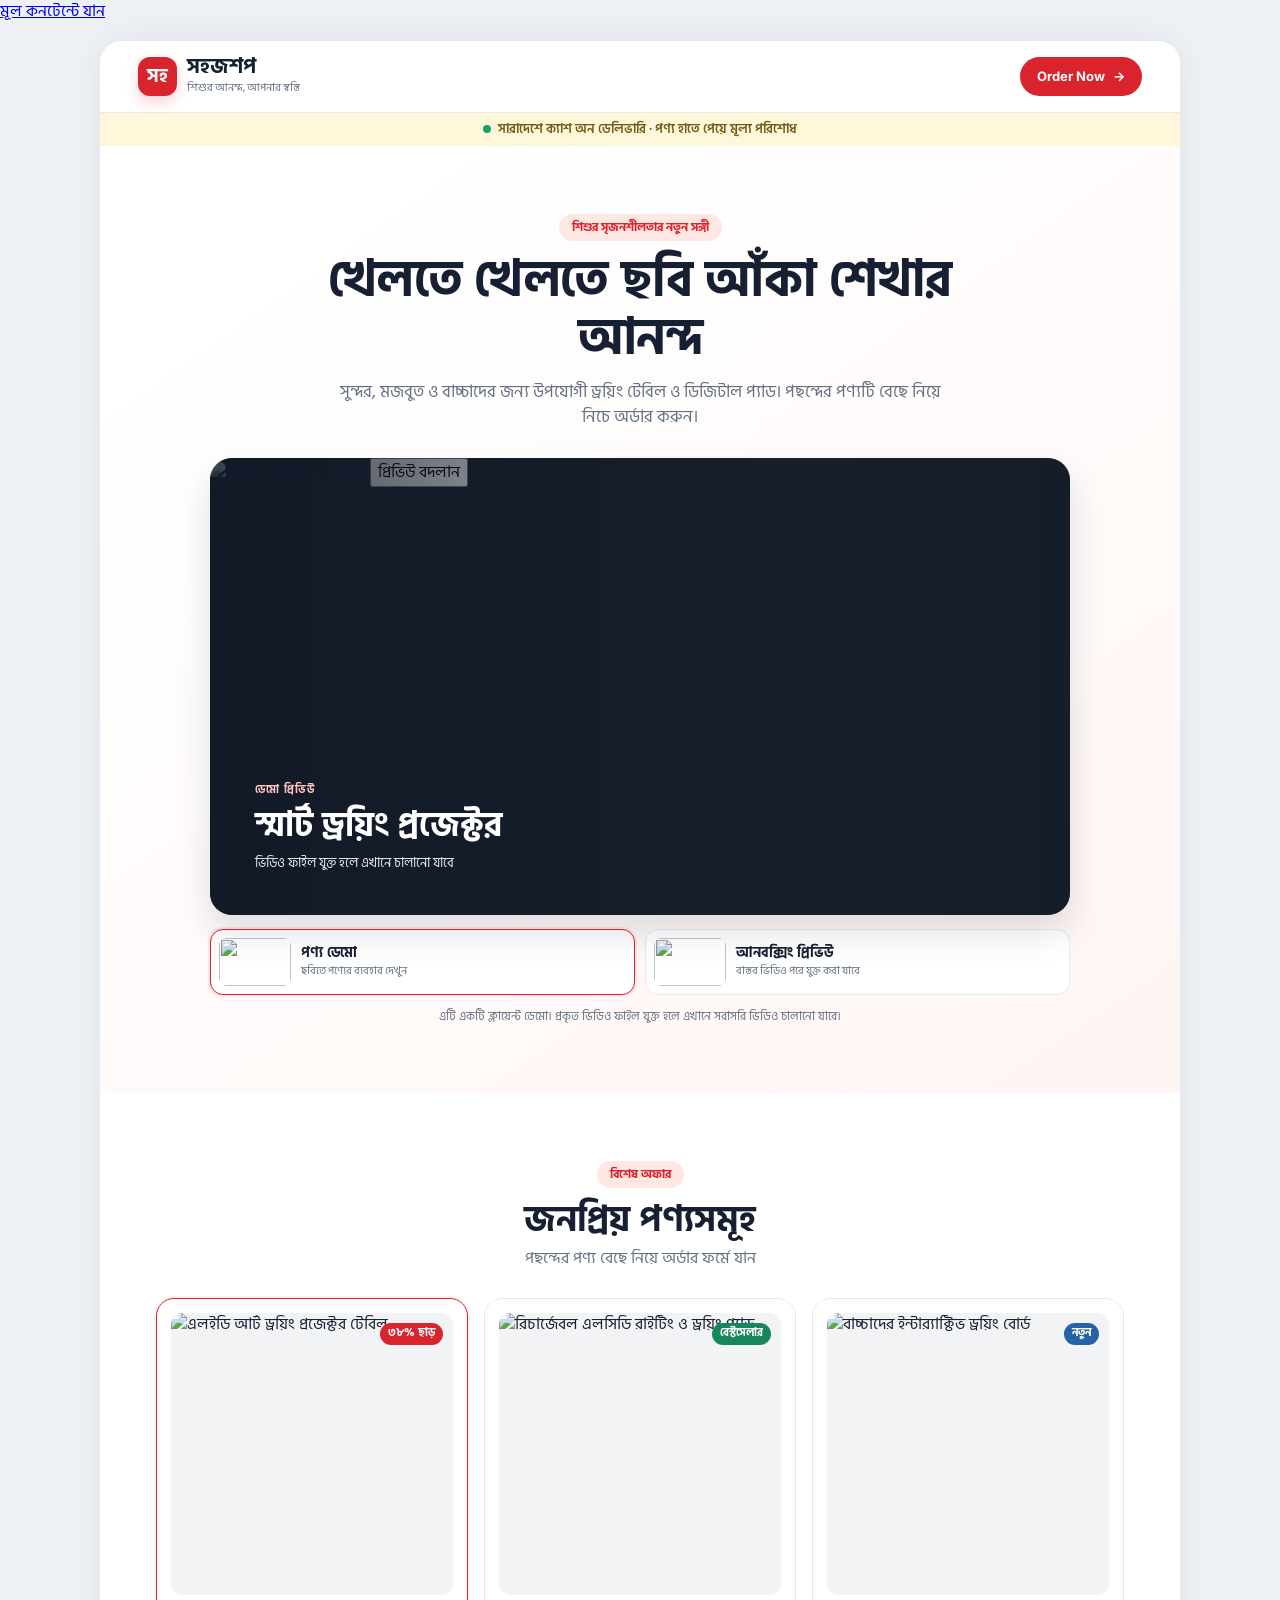
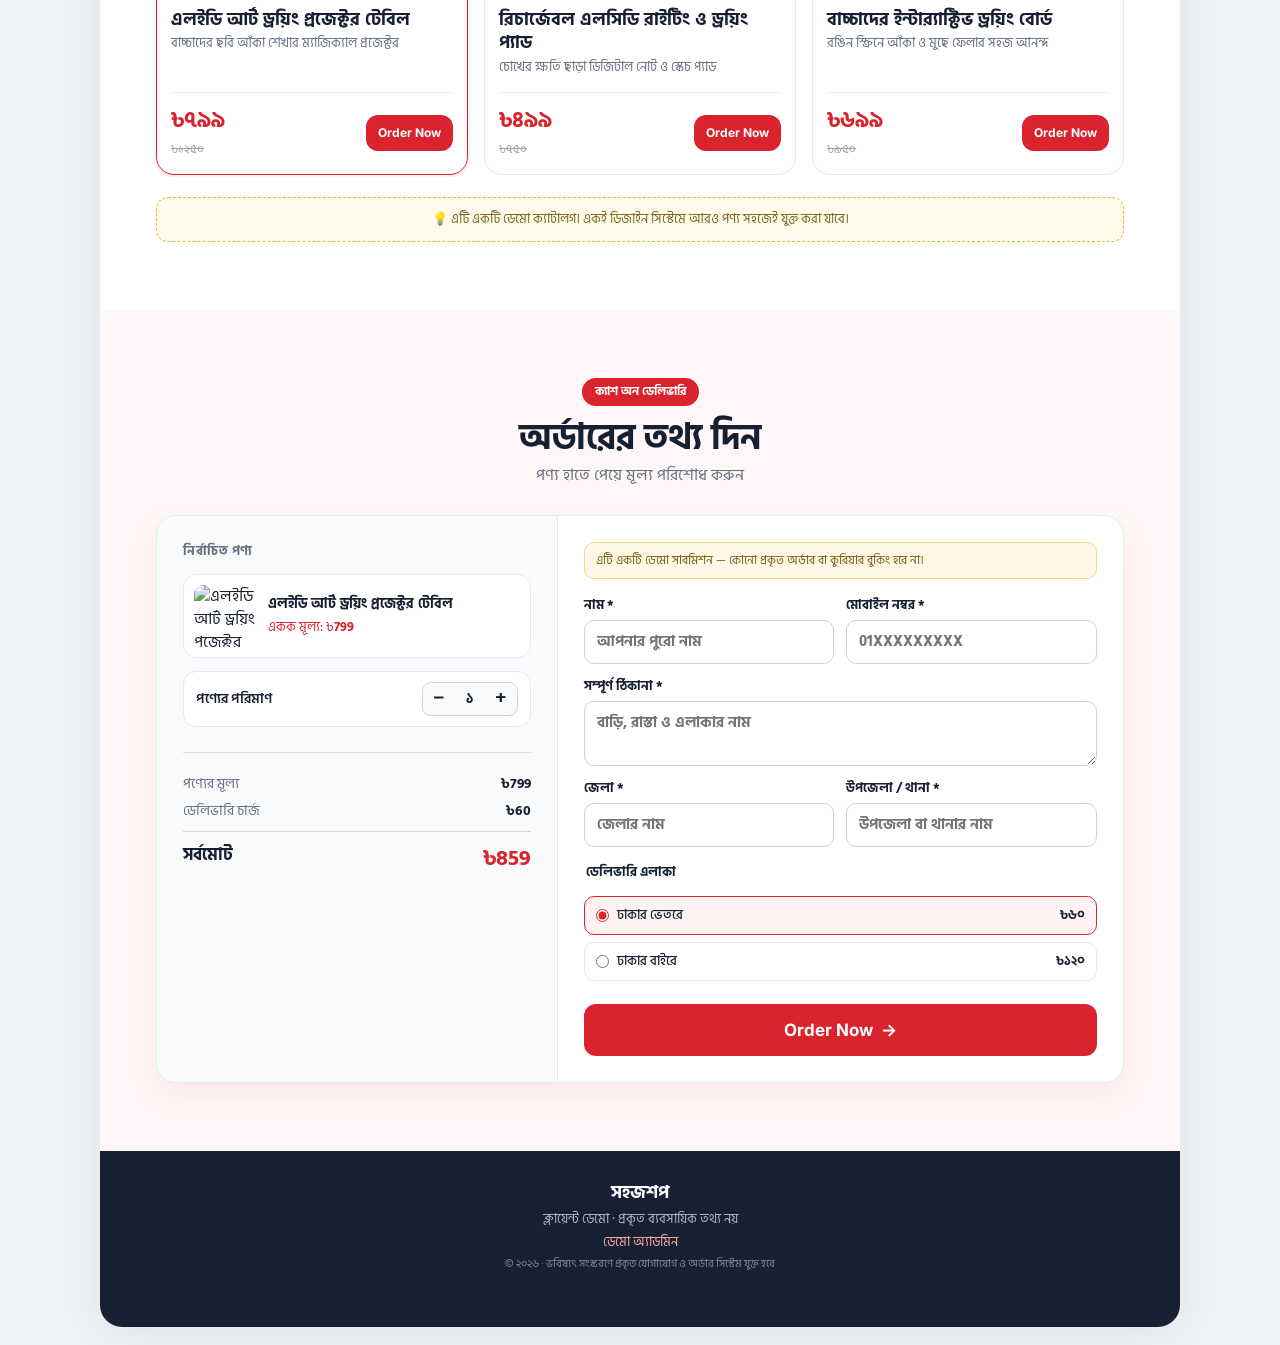
==== commit 9d1647fd: "Polish homepage interactions and accessibility" ====
--- a/index.html
+++ b/index.html
@@ -19,9 +19,10 @@
     <script src="script.js" defer></script>
   </head>
   <body>
+    <a class="skip-link" href="#main-content">মূল কনটেন্টে যান</a>
     <div class="site-shell">
       <header class="site-header">
-        <a class="brand" href="#top" aria-label="সহজশপ হোম">
+        <a class="brand" href="#main-content" aria-label="সহজশপ হোম">
           <span class="brand-mark" aria-hidden="true">সহ</span>
           <span>
             <strong>সহজশপ</strong>
@@ -33,7 +34,7 @@
 
       <div class="trust-strip"><span class="live-dot" aria-hidden="true"></span>সারাদেশে ক্যাশ অন ডেলিভারি · পণ্য হাতে পেয়ে মূল্য পরিশোধ</div>
 
-      <main id="top">
+      <main id="main-content">
         <section class="hero section">
           <div class="eyebrow">শিশুর সৃজনশীলতার নতুন সঙ্গী</div>
           <h1>খেলতে খেলতে ছবি আঁকা শেখার আনন্দ</h1>
@@ -42,7 +43,7 @@
             <img id="video-preview" src="https://lh3.googleusercontent.com/aida/[base64]" alt="ড্রয়িং প্যাডের পণ্য ডেমো" />
             <div class="video-shade"></div>
             <div class="video-copy"><span class="video-label">ডেমো প্রিভিউ</span><strong id="video-title">স্মার্ট ড্রয়িং প্রজেক্টর</strong><span>ভিডিও ফাইল যুক্ত হলে এখানে চালানো যাবে</span></div>
-            <button class="play-demo" id="video-toggle" type="button" aria-label="ডেমো প্রিভিউ পরিবর্তন করুন">▶</button>
+            <button class="preview-next" id="video-toggle" type="button" aria-label="পরবর্তী পণ্য প্রিভিউ দেখুন">প্রিভিউ বদলান</button>
           </div>
           <div class="video-switcher">
             <button class="video-option is-active" type="button" data-video="demo" aria-pressed="true">
@@ -52,17 +53,17 @@
               <span class="thumb"><img src="https://lh3.googleusercontent.com/aida/[base64]" alt="" loading="lazy" /></span><span><b>আনবক্সিং প্রিভিউ</b><small>বাস্তব ভিডিও পরে যুক্ত করা যাবে</small></span>
             </button>
           </div>
-          <p class="demo-note">এটি একটি ক্লায়েন্ট ডেমো। প্রকৃত ভিডিও ফাইল যুক্ত হলে এই অংশে HTML5 ভিডিও ব্যবহার করা যাবে।</p>
+          <p class="demo-note">এটি একটি ক্লায়েন্ট ডেমো। প্রকৃত ভিডিও ফাইল যুক্ত হলে এখানে সরাসরি ভিডিও চালানো যাবে।</p>
         </section>
 
         <section class="section products-section" id="products">
           <div class="section-heading"><div class="eyebrow">বিশেষ অফার</div><h2>জনপ্রিয় পণ্যসমূহ</h2><p>পছন্দের পণ্য বেছে নিয়ে অর্ডার ফর্মে যান</p></div>
           <div class="product-grid">
             <article class="product-card is-selected" data-product-card>
-              <span class="badge">৩৮% ছাড়</span><img src="https://lh3.googleusercontent.com/aida/[base64]" alt="এলইডি আর্ট ড্রয়িং প্রজেক্টর টেবিল" loading="lazy" /><div class="product-content"><h3>এলইডি আর্ট ড্রয়িং প্রজেক্টর টেবিল</h3><p>বাচ্চাদের ছবি আঁকা শেখার ম্যাজিক্যাল প্রজেক্টর</p></div><div class="product-footer"><div><strong>৳৭৯৯</strong><del>৳১২৫০</del></div><button class="button product-button" type="button" data-name="এলইডি আর্ট ড্রয়িং প্রজেক্টর টেবিল" data-price="799" data-image="https://lh3.googleusercontent.com/aida/[base64]">Order Now</button></div>
+              <span class="badge">৩৮% ছাড়</span><img src="https://lh3.googleusercontent.com/aida/[base64]" alt="এলইডি আর্ট ড্রয়িং প্রজেক্টর টেবিল" loading="lazy" /><div class="product-content"><h3>এলইডি আর্ট ড্রয়িং প্রজেক্টর টেবিল</h3><p>বাচ্চাদের ছবি আঁকা শেখার ম্যাজিক্যাল প্রজেক্টর</p></div><div class="product-footer"><div><strong>৳৭৯৯</strong><del>৳১২৫০</del></div><button class="button product-button" type="button" data-name="এলইডি আর্ট ড্রয়িং প্রজেক্টর টেবিল" data-price="799" data-image="https://lh3.googleusercontent.com/aida/[base64]">Order Now</button></div>
             </article>
             <article class="product-card" data-product-card><span class="badge badge-green">বেস্টসেলার</span><img src="https://lh3.googleusercontent.com/aida/[base64]" alt="রিচার্জেবল এলসিডি রাইটিং ও ড্রয়িং প্যাড" loading="lazy" /><div class="product-content"><h3>রিচার্জেবল এলসিডি রাইটিং ও ড্রয়িং প্যাড</h3><p>চোখের ক্ষতি ছাড়া ডিজিটাল নোট ও স্কেচ প্যাড</p></div><div class="product-footer"><div><strong>৳৪৯৯</strong><del>৳৭৫০</del></div><button class="button product-button" type="button" data-name="রিচার্জেবল এলসিডি রাইটিং ও ড্রয়িং প্যাড" data-price="499" data-image="https://lh3.googleusercontent.com/aida/[base64]">Order Now</button></div></article>
-            <article class="product-card"><span class="badge badge-blue">নতুন</span><img src="https://lh3.googleusercontent.com/aida/[base64]" alt="বাচ্চাদের ইন্টার‍্যাক্টিভ ড্রয়িং বোর্ড" loading="lazy" /><div class="product-content"><h3>বাচ্চাদের ইন্টার‍্যাক্টিভ ড্রয়িং বোর্ড</h3><p>রঙিন স্ক্রিনে আঁকা ও মুছে ফেলার সহজ আনন্দ</p></div><div class="product-footer"><div><strong>৳৬৯৯</strong><del>৳৯৫০</del></div><button class="button product-button" type="button" data-name="বাচ্চাদের ইন্টার‍্যাক্টিভ ড্রয়িং বোর্ড" data-price="699" data-image="https://lh3.googleusercontent.com/aida/[base64]">Order Now</button></div></article>
+            <article class="product-card" data-product-card><span class="badge badge-blue">নতুন</span><img src="https://lh3.googleusercontent.com/aida/[base64]" alt="বাচ্চাদের ইন্টার‍্যাক্টিভ ড্রয়িং বোর্ড" loading="lazy" /><div class="product-content"><h3>বাচ্চাদের ইন্টার‍্যাক্টিভ ড্রয়িং বোর্ড</h3><p>রঙিন স্ক্রিনে আঁকা ও মুছে ফেলার সহজ আনন্দ</p></div><div class="product-footer"><div><strong>৳৬৯৯</strong><del>৳৯৫০</del></div><button class="button product-button" type="button" data-name="বাচ্চাদের ইন্টার‍্যাক্টিভ ড্রয়িং বোর্ড" data-price="699" data-image="https://lh3.googleusercontent.com/aida/[base64]">Order Now</button></div></article>
           </div>
           <div class="template-note">💡 এটি একটি ডেমো ক্যাটালগ। একই ডিজাইন সিস্টেমে আরও পণ্য সহজেই যুক্ত করা যাবে।</div>
         </section>
@@ -86,7 +87,7 @@
               </form>
             </div>
           </div>
-          <div class="success-box" id="success-box" hidden><div class="success-icon">✓</div><h2>ডেমো অর্ডার প্রস্তুত হয়েছে!</h2><p>এটি কেবল ক্লায়েন্ট প্রেজেন্টেশনের জন্য একটি সফলতার স্ক্রিন। কোনো প্রকৃত অর্ডার পাঠানো হয়নি।</p><div class="order-id"><span>ডেমো রেফারেন্স</span><strong id="order-id"></strong><div><span>মোট প্রদেয়</span><b>৳<i id="success-total"></i></b></div></div><button class="text-button" id="new-order" type="button">নতুন অর্ডার তৈরি করুন →</button></div>
+          <div class="success-box" id="success-box" role="status" aria-live="polite" hidden><div class="success-icon">✓</div><h2>ডেমো অর্ডার প্রস্তুত হয়েছে!</h2><p>এটি কেবল ক্লায়েন্ট প্রেজেন্টেশনের জন্য একটি সফলতার স্ক্রিন। কোনো প্রকৃত অর্ডার পাঠানো হয়নি।</p><div class="order-id"><span>ডেমো রেফারেন্স</span><strong id="order-id"></strong><div><span>মোট প্রদেয়</span><b>৳<i id="success-total"></i></b></div></div><button class="text-button" id="new-order" type="button">নতুন অর্ডার তৈরি করুন →</button></div>
         </section>
       </main>
 
